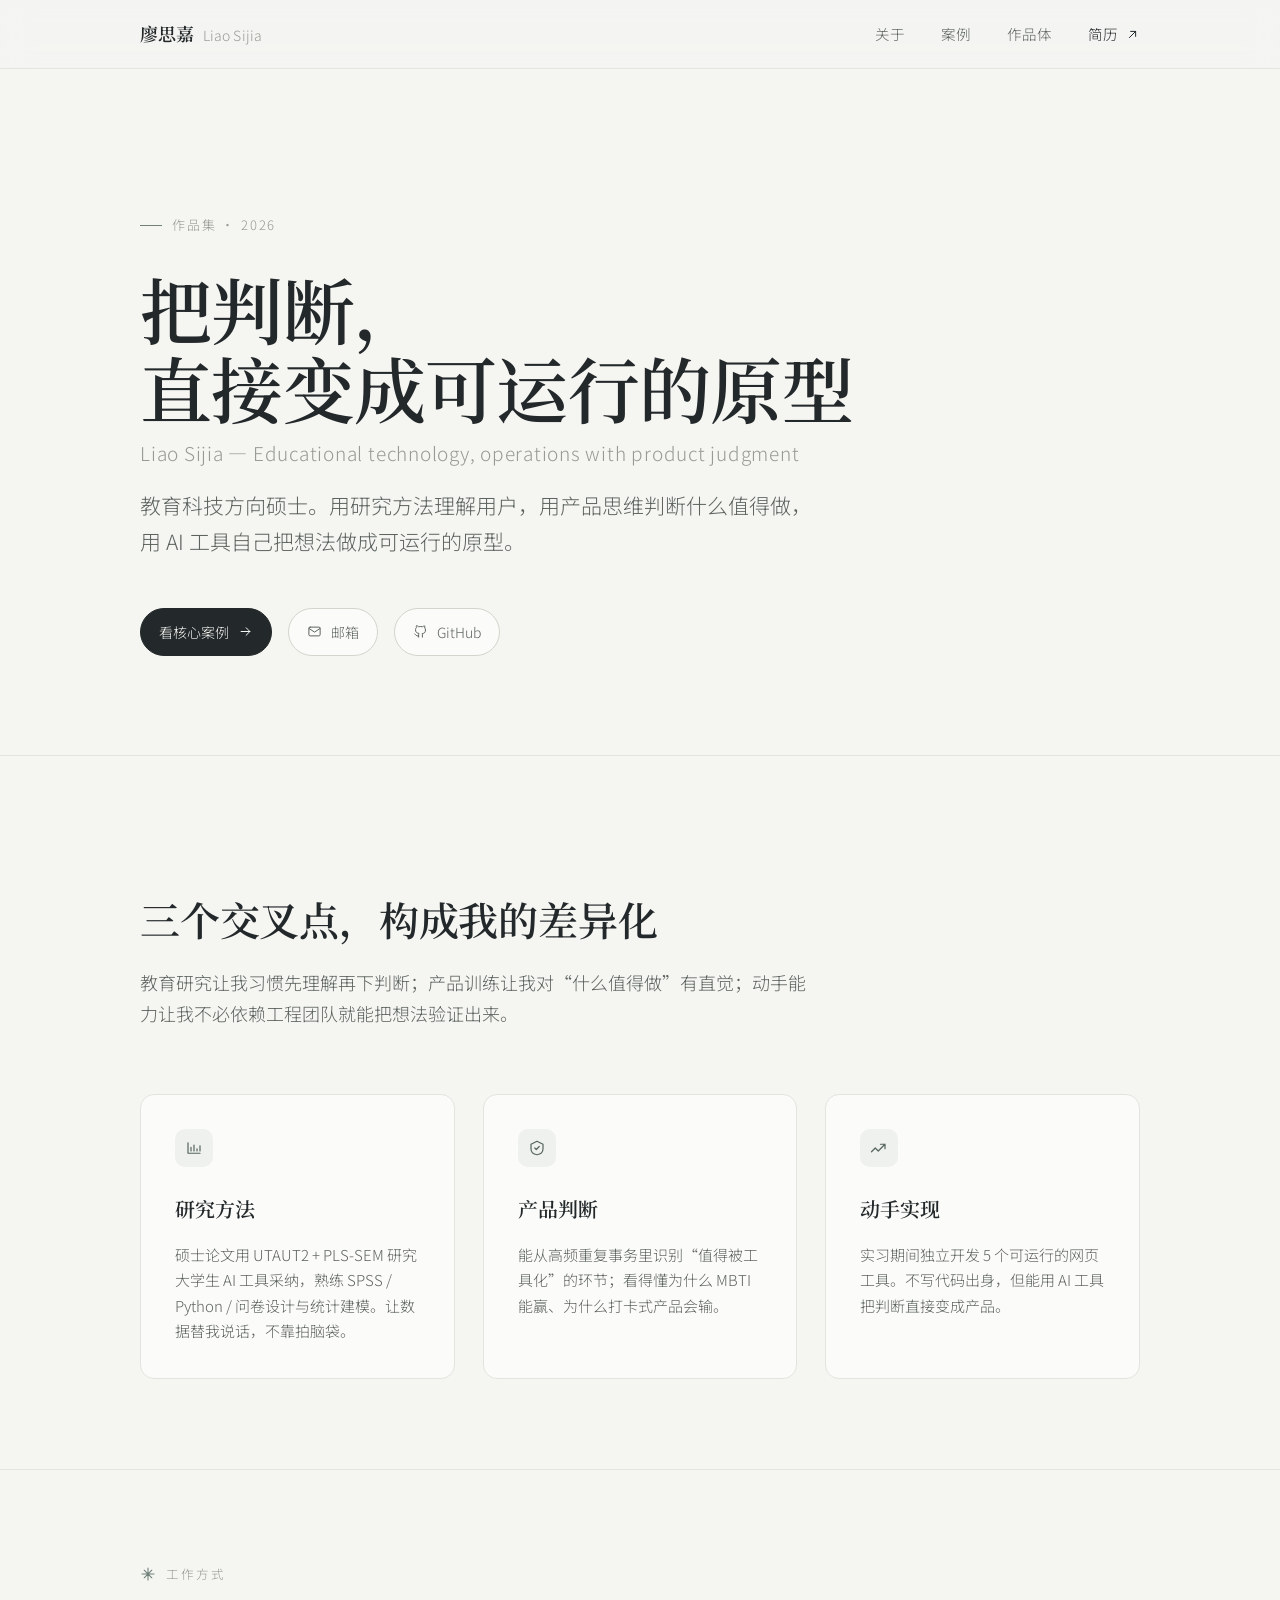
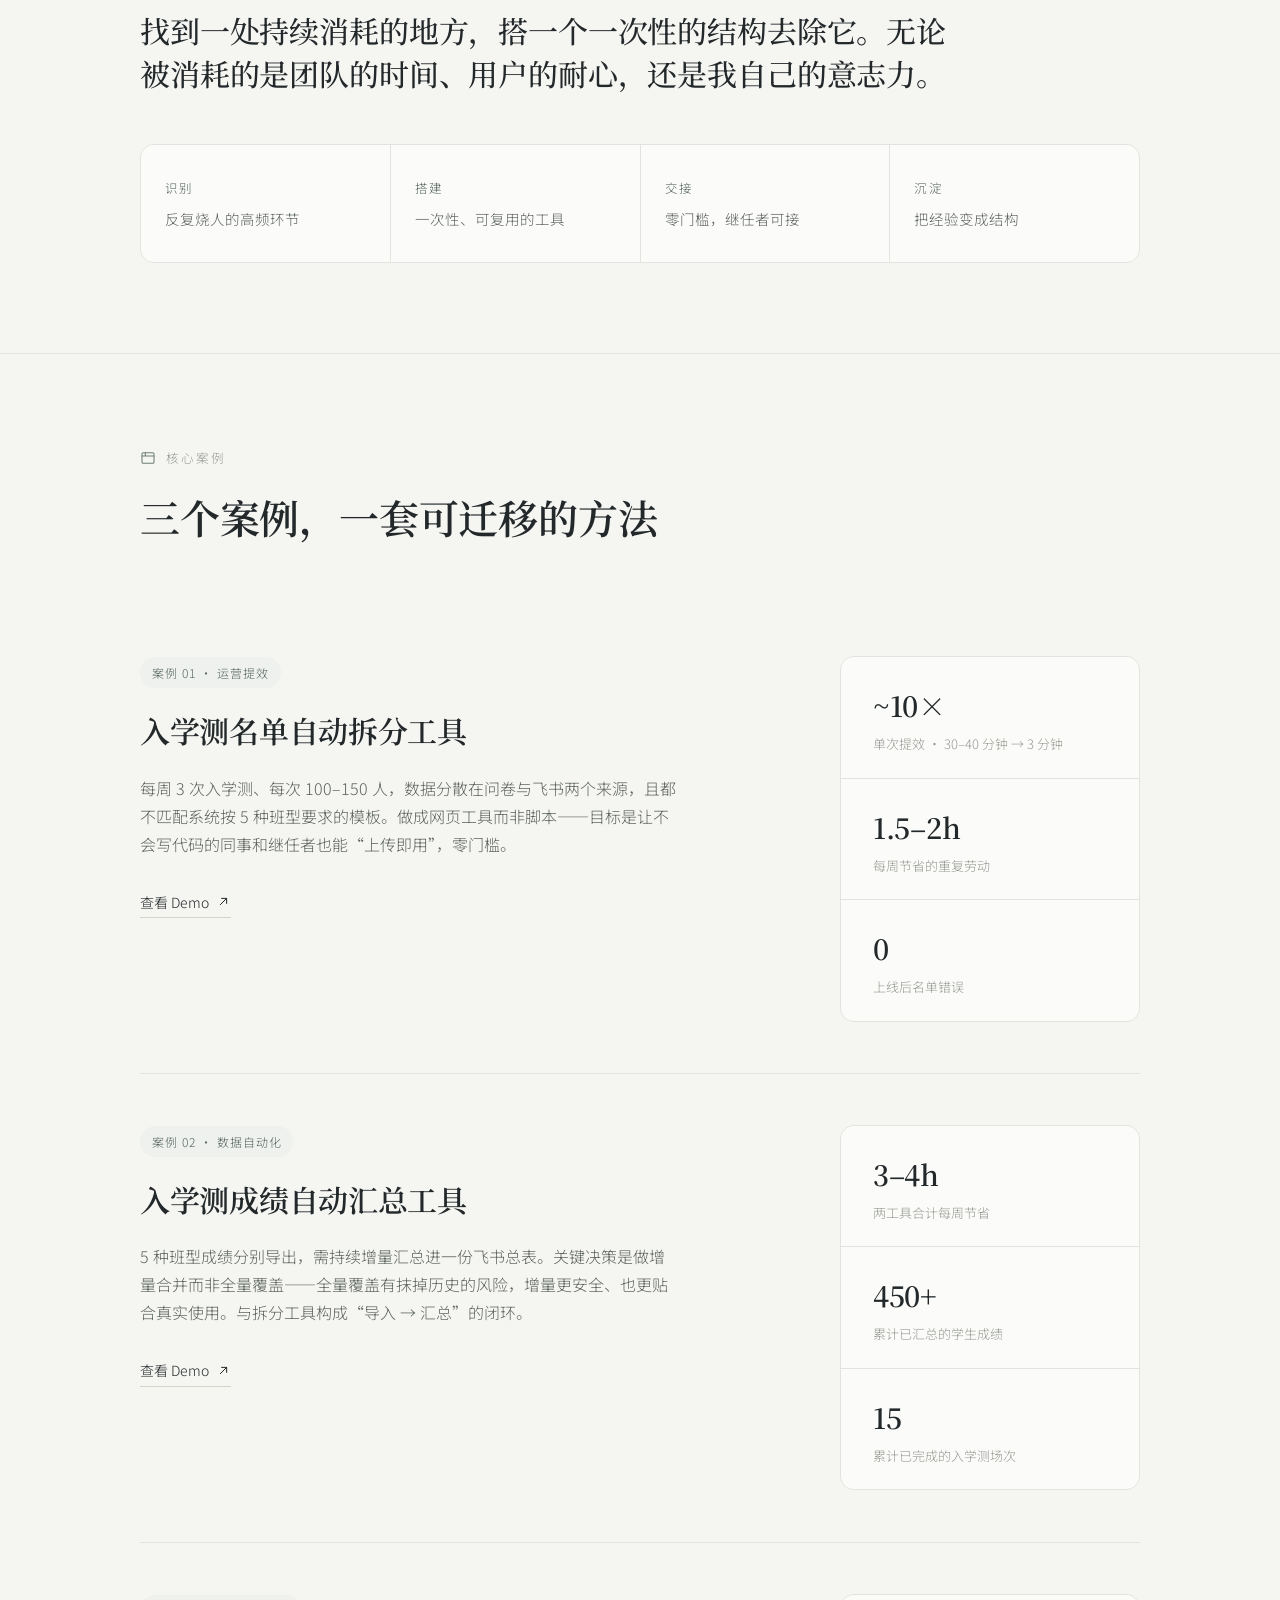
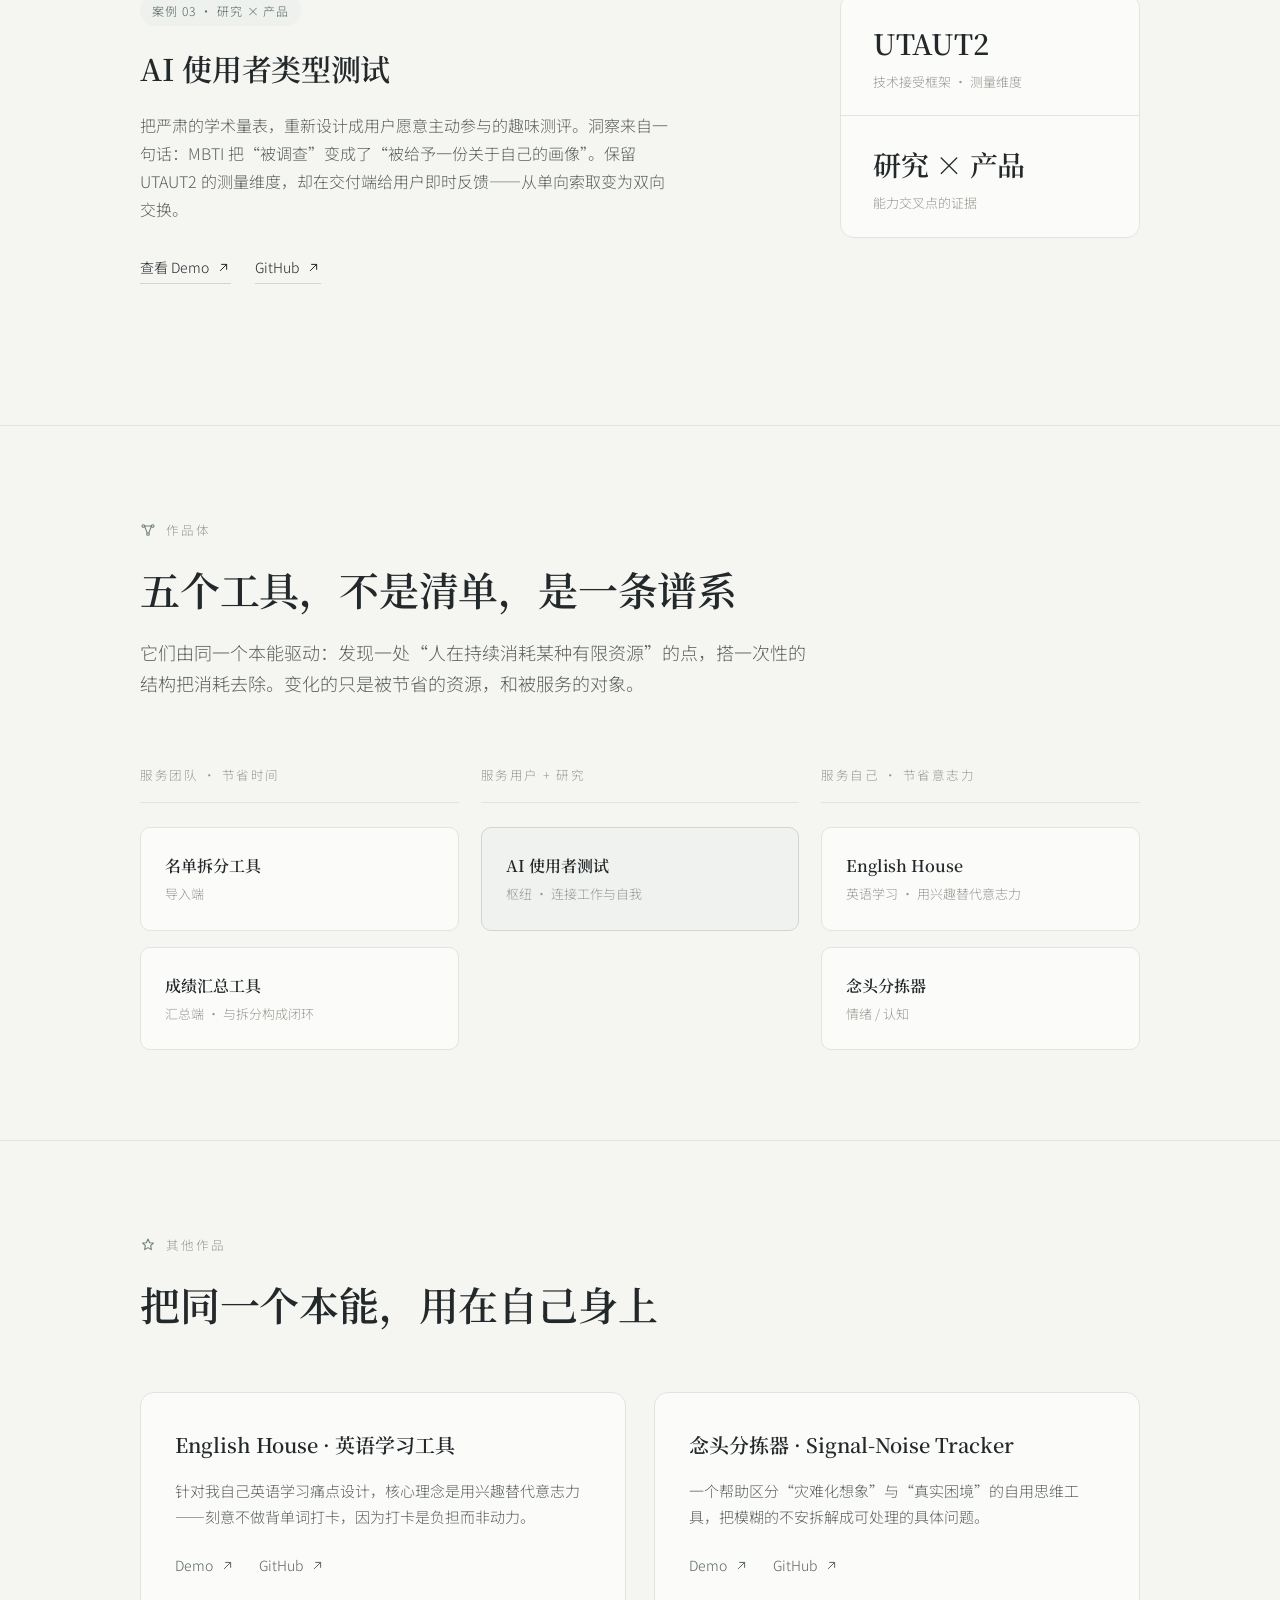
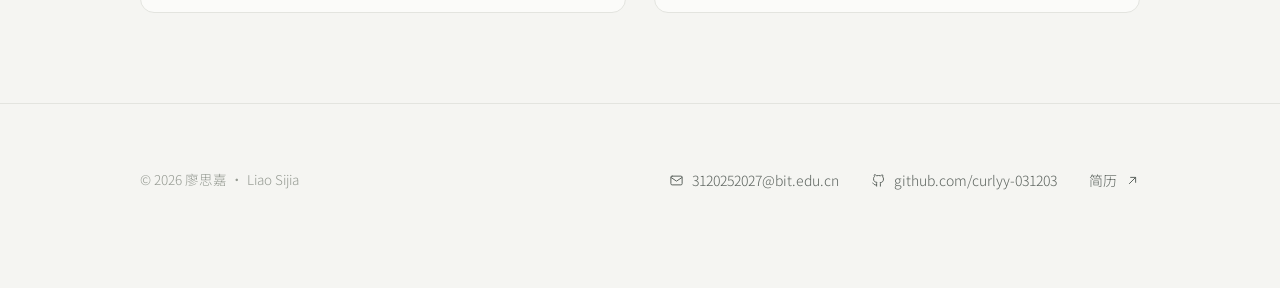
==== next-min.html @ 8d8cc7d7 "Add next-min.html: calm premium minimalist redesign Swiss-spa direction per brief — restrained stone" ====
<!DOCTYPE html>
<html lang="zh-CN">
<head>
<meta charset="UTF-8">
<meta name="viewport" content="width=device-width, initial-scale=1.0">
<title>廖思嘉 · 作品集</title>
<meta name="description" content="廖思嘉 — 教育科技方向硕士。用研究方法理解用户，用产品思维判断什么值得做，用 AI 工具把想法做成可运行的原型。">
<link rel="icon" href="data:image/svg+xml,%3Csvg xmlns='http://www.w3.org/2000/svg' viewBox='0 0 32 32'%3E%3Crect width='32' height='32' rx='8' fill='%23222a26'/%3E%3Ccircle cx='16' cy='16' r='5' fill='none' stroke='%23cdd6cf' stroke-width='1.6'/%3E%3C/svg%3E">
<link rel="preconnect" href="https://fonts.googleapis.com"><link rel="preconnect" href="https://fonts.gstatic.com" crossorigin>
<link href="https://fonts.googleapis.com/css2?family=Noto+Sans+SC:wght@300;400;500&family=Noto+Serif+SC:wght@500;600&display=swap" rel="stylesheet">
<style>
  :root{
    --bg:#f5f5f2;          /* soft cool stone white */
    --surface:#fbfbf9;
    --ink:#23282a;         /* deep cool charcoal */
    --ink-soft:#5d645f;
    --ink-faint:#969b93;
    --line:#e3e4df;
    --line-strong:#d3d5cd;
    --accent:#6f8077;      /* muted eucalyptus, used sparingly */
    --accent-deep:#56655d;
    --r:14px;
    /* fluid spacing scale */
    --s-1:8px;--s-2:16px;--s-3:24px;--s-4:32px;--s-5:48px;--s-6:64px;--s-7:96px;--s-8:128px;
    --serif:"Noto Serif SC",Georgia,serif;
    --sans:"Noto Sans SC",system-ui,-apple-system,"Segoe UI",sans-serif;
    --maxw:1080px;--read:680px;
    --ease:cubic-bezier(.22,.61,.36,1);
  }
  *{box-sizing:border-box;margin:0;padding:0}
  html{scroll-behavior:smooth;-webkit-text-size-adjust:100%}
  body{background:var(--bg);color:var(--ink);font-family:var(--sans);font-weight:300;font-size:17px;line-height:1.75;-webkit-font-smoothing:antialiased;text-rendering:optimizeLegibility}
  a{color:inherit;text-decoration:none}
  img,svg{display:block}
  ::selection{background:#dfe5e0}
  .wrap{max-width:var(--maxw);margin:0 auto;padding:0 clamp(22px,5vw,40px)}
  .icon{width:18px;height:18px;flex:0 0 auto;stroke:currentColor;stroke-width:1.6;fill:none;stroke-linecap:round;stroke-linejoin:round}
  .icon-sm{width:15px;height:15px}

  /* ---------- nav ---------- */
  nav{position:sticky;top:0;z-index:50;background:rgba(245,245,242,.82);backdrop-filter:blur(14px);-webkit-backdrop-filter:blur(14px);border-bottom:1px solid var(--line)}
  nav .wrap{display:flex;align-items:center;justify-content:space-between;height:68px}
  .brand{font-family:var(--serif);font-weight:600;font-size:18px;letter-spacing:.01em}
  .brand .en{font-family:var(--sans);font-weight:300;color:var(--ink-faint);font-size:14px;margin-left:8px}
  .nav-links{display:flex;align-items:center;gap:clamp(18px,3vw,36px)}
  .nav-links a{font-size:14.5px;color:var(--ink-soft);transition:color .3s var(--ease)}
  .nav-links a:hover{color:var(--ink)}
  .nav-links a.resume{display:inline-flex;align-items:center;gap:7px;color:var(--ink)}
  @media(max-width:620px){.nav-links a.muted{display:none}}

  /* ---------- reveal (enhances an already-visible default) ---------- */
  .r{opacity:1;transform:none}
  .js .r{opacity:0;transform:translateY(16px);transition:opacity .9s var(--ease),transform .9s var(--ease)}
  .js .r.in{opacity:1;transform:none}
  @media(prefers-reduced-motion:reduce){.js .r{opacity:1!important;transform:none!important;transition:none}}

  /* ---------- hero ---------- */
  header{padding:clamp(90px,15vh,150px) 0 clamp(70px,11vh,120px)}
  .eyebrow{display:inline-flex;align-items:center;gap:10px;font-size:13px;letter-spacing:.14em;text-transform:uppercase;color:var(--ink-faint);margin-bottom:var(--s-4)}
  .eyebrow .tick{width:22px;height:1px;background:var(--accent)}
  h1{font-family:var(--serif);font-weight:600;font-size:clamp(40px,6.4vw,72px);line-height:1.1;letter-spacing:-.01em;margin-bottom:var(--s-3)}
  h1 .en{display:block;font-family:var(--sans);font-weight:300;font-size:clamp(15px,2vw,19px);letter-spacing:.04em;color:var(--ink-faint);margin-top:var(--s-2)}
  .lead{font-size:clamp(18px,2.2vw,21px);font-weight:300;color:var(--ink-soft);max-width:var(--read);line-height:1.7;margin-bottom:var(--s-5)}
  .hero-contact{display:flex;flex-wrap:wrap;gap:var(--s-2)}
  .pill{display:inline-flex;align-items:center;gap:9px;font-size:14px;color:var(--ink-soft);padding:11px 18px;border:1px solid var(--line-strong);border-radius:100px;background:var(--surface);transition:border-color .3s var(--ease),color .3s var(--ease),transform .3s var(--ease)}
  .pill:hover{border-color:var(--accent);color:var(--ink);transform:translateY(-1px)}
  .pill.solid{background:var(--ink);color:var(--bg);border-color:var(--ink)}
  .pill.solid:hover{background:var(--accent-deep);border-color:var(--accent-deep);color:#fff}

  /* ---------- section scaffold ---------- */
  section{padding:clamp(64px,10vh,110px) 0;border-top:1px solid var(--line)}
  .sec-head{margin-bottom:var(--s-6)}
  .label{display:inline-flex;align-items:center;gap:10px;font-size:12.5px;letter-spacing:.16em;text-transform:uppercase;color:var(--ink-faint);margin-bottom:var(--s-3)}
  .label .icon{width:16px;height:16px;color:var(--accent)}
  h2{font-family:var(--serif);font-weight:600;font-size:clamp(27px,3.6vw,40px);line-height:1.2;letter-spacing:-.005em;max-width:760px}
  .sec-intro{color:var(--ink-soft);max-width:var(--read);margin-top:var(--s-3);font-size:clamp(16px,1.9vw,18px)}

  /* ---------- about: three intersections ---------- */
  .grid3{display:grid;grid-template-columns:repeat(3,1fr);gap:clamp(18px,2.4vw,28px)}
  @media(max-width:780px){.grid3{grid-template-columns:1fr}}
  .card{background:var(--surface);border:1px solid var(--line);border-radius:var(--r);padding:clamp(26px,3vw,34px);transition:border-color .35s var(--ease),transform .35s var(--ease),box-shadow .35s var(--ease)}
  .card:hover{border-color:var(--line-strong);transform:translateY(-3px);box-shadow:0 18px 40px -28px rgba(35,40,42,.28)}
  .card .ci{width:38px;height:38px;border-radius:10px;background:#eef1ee;color:var(--accent-deep);display:flex;align-items:center;justify-content:center;margin-bottom:var(--s-3)}
  .card h3{font-family:var(--serif);font-weight:600;font-size:20px;margin-bottom:var(--s-2)}
  .card p{font-size:15px;color:var(--ink-soft);line-height:1.7}

  /* ---------- how I work: quiet feature row ---------- */
  .lede-quote{font-family:var(--serif);font-weight:500;font-size:clamp(22px,3vw,30px);line-height:1.45;letter-spacing:-.005em;max-width:820px}
  .principle{margin-top:var(--s-5);display:grid;grid-template-columns:repeat(4,1fr);gap:1px;background:var(--line);border:1px solid var(--line);border-radius:var(--r);overflow:hidden}
  @media(max-width:780px){.principle{grid-template-columns:1fr 1fr}}
  @media(max-width:480px){.principle{grid-template-columns:1fr}}
  .principle .cell{background:var(--surface);padding:var(--s-4) var(--s-3)}
  .principle .k{font-size:12.5px;letter-spacing:.1em;text-transform:uppercase;color:var(--accent-deep);margin-bottom:var(--s-1)}
  .principle .v{font-size:14.5px;color:var(--ink-soft);line-height:1.6}

  /* ---------- cases ---------- */
  .case{padding:clamp(34px,4vw,52px) 0;border-bottom:1px solid var(--line);display:grid;grid-template-columns:minmax(0,1fr) 300px;gap:clamp(28px,5vw,72px);align-items:start}
  .case:last-child{border-bottom:none}
  @media(max-width:820px){.case{grid-template-columns:1fr;gap:var(--s-5)}}
  .case .meta .tag{display:inline-block;font-size:12px;letter-spacing:.08em;text-transform:uppercase;color:var(--accent-deep);background:#eef1ee;padding:5px 12px;border-radius:100px;margin-bottom:var(--s-3)}
  .case h3{font-family:var(--serif);font-weight:600;font-size:clamp(22px,3vw,30px);line-height:1.25;letter-spacing:-.01em;margin-bottom:var(--s-3)}
  .case .desc{color:var(--ink-soft);font-size:16px;line-height:1.75;max-width:60ch}
  .case .links{display:flex;flex-wrap:wrap;gap:var(--s-3);margin-top:var(--s-4)}
  .case .links a{display:inline-flex;align-items:center;gap:7px;font-size:14px;color:var(--ink);border-bottom:1px solid var(--line-strong);padding-bottom:3px;transition:border-color .3s var(--ease),color .3s var(--ease)}
  .case .links a:hover{border-color:var(--accent);color:var(--accent-deep)}
  .stats{display:flex;flex-direction:column;gap:1px;background:var(--line);border:1px solid var(--line);border-radius:var(--r);overflow:hidden}
  .stat{background:var(--surface);padding:var(--s-3) var(--s-4)}
  .stat .n{font-family:var(--serif);font-weight:600;font-size:28px;letter-spacing:-.01em;color:var(--ink)}
  .stat .c{font-size:13px;color:var(--ink-faint);margin-top:4px;line-height:1.5}

  /* ---------- works map: calm spectrum ---------- */
  .spectrum{margin-top:var(--s-5);display:grid;grid-template-columns:repeat(3,1fr);gap:clamp(16px,2vw,22px);position:relative}
  @media(max-width:780px){.spectrum{grid-template-columns:1fr}}
  .col{display:flex;flex-direction:column;gap:var(--s-2)}
  .col .ch{font-size:12.5px;letter-spacing:.12em;text-transform:uppercase;color:var(--ink-faint);padding-bottom:var(--s-2);border-bottom:1px solid var(--line);margin-bottom:var(--s-1)}
  .tool{background:var(--surface);border:1px solid var(--line);border-radius:10px;padding:var(--s-3);transition:border-color .3s var(--ease),transform .3s var(--ease)}
  .tool:hover{border-color:var(--accent);transform:translateY(-2px)}
  .tool .t{font-family:var(--serif);font-weight:600;font-size:16px}
  .tool .s{font-size:13px;color:var(--ink-faint);margin-top:3px}
  .tool.hinge{border-color:var(--line-strong);background:#f0f2ef}

  /* ---------- side projects ---------- */
  .grid2{display:grid;grid-template-columns:1fr 1fr;gap:clamp(18px,2.4vw,28px)}
  @media(max-width:780px){.grid2{grid-template-columns:1fr}}

  /* ---------- footer ---------- */
  footer{border-top:1px solid var(--line);padding:var(--s-6) 0 var(--s-7)}
  .foot{display:flex;flex-wrap:wrap;gap:var(--s-4);align-items:center;justify-content:space-between}
  .foot .links{display:flex;flex-wrap:wrap;gap:var(--s-4)}
  .foot a{display:inline-flex;align-items:center;gap:8px;font-size:14px;color:var(--ink-soft);transition:color .3s var(--ease)}
  .foot a:hover{color:var(--ink)}
  .foot .copy{font-size:13.5px;color:var(--ink-faint)}
</style>
</head>
<body>
<script>document.documentElement.classList.add('js')</script>

<nav><div class="wrap">
  <a href="#top" class="brand">廖思嘉<span class="en">Liao Sijia</span></a>
  <div class="nav-links">
    <a href="#about" class="muted">关于</a>
    <a href="#work" class="muted">案例</a>
    <a href="#map" class="muted">作品体</a>
    <a href="resume.pdf" target="_blank" rel="noopener" class="resume">简历
      <svg class="icon icon-sm" viewBox="0 0 24 24"><path d="M7 17 17 7M9 7h8v8"/></svg></a>
  </div>
</div></nav>

<main id="top">

  <!-- HERO -->
  <header><div class="wrap">
    <div class="eyebrow r"><span class="tick"></span>作品集 · 2026</div>
    <h1 class="r">把判断，<br>直接变成可运行的原型<span class="en">Liao Sijia — Educational technology, operations with product judgment</span></h1>
    <p class="lead r">教育科技方向硕士。用研究方法理解用户，用产品思维判断什么值得做，用 AI 工具自己把想法做成可运行的原型。</p>
    <div class="hero-contact r">
      <a class="pill solid" href="#work">看核心案例
        <svg class="icon icon-sm" viewBox="0 0 24 24"><path d="M5 12h14M13 6l6 6-6 6"/></svg></a>
      <a class="pill" href="mailto:3120252027@bit.edu.cn">
        <svg class="icon icon-sm" viewBox="0 0 24 24"><rect x="3" y="5" width="18" height="14" rx="2"/><path d="m3 7 9 6 9-6"/></svg>邮箱</a>
      <a class="pill" href="https://github.com/curlyy-031203" target="_blank" rel="noopener">
        <svg class="icon icon-sm" viewBox="0 0 24 24"><path d="M9 19c-4.3 1.4-4.3-2.5-6-3m12 5v-3.5c0-1 .1-1.4-.5-2 2.8-.3 5.5-1.4 5.5-6a4.6 4.6 0 0 0-1.3-3.2 4.2 4.2 0 0 0-.1-3.2s-1.1-.3-3.5 1.3a12 12 0 0 0-6 0C6.7 2.3 5.6 2.6 5.6 2.6a4.2 4.2 0 0 0-.1 3.2A4.6 4.6 0 0 0 4 9c0 4.6 2.7 5.7 5.5 6-.6.6-.6 1.2-.5 2V21"/></svg>GitHub</a>
    </div>
  </div></header>

  <!-- ABOUT -->
  <section id="about"><div class="wrap">
    <div class="sec-head">
      <div class="label r"><svg class="icon" viewBox="0 0 24 24"><circle cx="12" cy="12" r="3"/><path d="M12 3v3M12 18v3M3 12h3M18 12h3M5.6 5.6l2.1 2.1M16.3 16.3l2.1 2.1M18.4 5.6l-2.1 2.1M7.7 16.3l-2.1 2.1"/></svg>关于</div>
      <h2 class="r">三个交叉点，构成我的差异化</h2>
      <p class="sec-intro r">教育研究让我习惯先理解再下判断；产品训练让我对“什么值得做”有直觉；动手能力让我不必依赖工程团队就能把想法验证出来。</p>
    </div>
    <div class="grid3">
      <div class="card r">
        <div class="ci"><svg class="icon" viewBox="0 0 24 24"><path d="M4 19V5M4 19h16M8 16v-5M12 16V8M16 16v-3M20 16v-7"/></svg></div>
        <h3>研究方法</h3>
        <p>硕士论文用 UTAUT2 + PLS-SEM 研究大学生 AI 工具采纳，熟练 SPSS / Python / 问卷设计与统计建模。让数据替我说话，不靠拍脑袋。</p>
      </div>
      <div class="card r">
        <div class="ci"><svg class="icon" viewBox="0 0 24 24"><path d="M12 3 4 7v6c0 4.4 3.4 7.4 8 8 4.6-.6 8-3.6 8-8V7l-8-4Z"/><path d="m9 12 2 2 4-4"/></svg></div>
        <h3>产品判断</h3>
        <p>能从高频重复事务里识别“值得被工具化”的环节；看得懂为什么 MBTI 能赢、为什么打卡式产品会输。</p>
      </div>
      <div class="card r">
        <div class="ci"><svg class="icon" viewBox="0 0 24 24"><path d="M14 7h6v6M20 7l-9 9-4-4-5 5"/></svg></div>
        <h3>动手实现</h3>
        <p>实习期间独立开发 5 个可运行的网页工具。不写代码出身，但能用 AI 工具把判断直接变成产品。</p>
      </div>
    </div>
  </div></section>

  <!-- HOW I WORK -->
  <section><div class="wrap">
    <div class="label r"><svg class="icon" viewBox="0 0 24 24"><path d="M12 3v18M3 12h18M6.3 6.3l11.4 11.4M17.7 6.3 6.3 17.7"/></svg>工作方式</div>
    <p class="lede-quote r">找到一处持续消耗的地方，搭一个一次性的结构去除它。无论被消耗的是团队的时间、用户的耐心，还是我自己的意志力。</p>
    <div class="principle r">
      <div class="cell"><div class="k">识别</div><div class="v">反复烧人的高频环节</div></div>
      <div class="cell"><div class="k">搭建</div><div class="v">一次性、可复用的工具</div></div>
      <div class="cell"><div class="k">交接</div><div class="v">零门槛，继任者可接</div></div>
      <div class="cell"><div class="k">沉淀</div><div class="v">把经验变成结构</div></div>
    </div>
  </div></section>

  <!-- WORK / CASES -->
  <section id="work"><div class="wrap">
    <div class="sec-head">
      <div class="label r"><svg class="icon" viewBox="0 0 24 24"><rect x="3" y="4" width="18" height="16" rx="2"/><path d="M3 9h18M8 4v5"/></svg>核心案例</div>
      <h2 class="r">三个案例，一套可迁移的方法</h2>
    </div>

    <article class="case r">
      <div class="meta">
        <span class="tag">案例 01 · 运营提效</span>
        <h3>入学测名单自动拆分工具</h3>
        <p class="desc">每周 3 次入学测、每次 100–150 人，数据分散在问卷与飞书两个来源，且都不匹配系统按 5 种班型要求的模板。做成网页工具而非脚本——目标是让不会写代码的同事和继任者也能“上传即用”，零门槛。</p>
        <div class="links">
          <a href="https://curlyy-031203.github.io/split-tool/" target="_blank" rel="noopener">查看 Demo<svg class="icon icon-sm" viewBox="0 0 24 24"><path d="M7 17 17 7M9 7h8v8"/></svg></a>
        </div>
      </div>
      <div class="stats">
        <div class="stat"><div class="n">~10×</div><div class="c">单次提效 · 30–40 分钟 → 3 分钟</div></div>
        <div class="stat"><div class="n">1.5–2h</div><div class="c">每周节省的重复劳动</div></div>
        <div class="stat"><div class="n">0</div><div class="c">上线后名单错误</div></div>
      </div>
    </article>

    <article class="case r">
      <div class="meta">
        <span class="tag">案例 02 · 数据自动化</span>
        <h3>入学测成绩自动汇总工具</h3>
        <p class="desc">5 种班型成绩分别导出，需持续增量汇总进一份飞书总表。关键决策是做增量合并而非全量覆盖——全量覆盖有抹掉历史的风险，增量更安全、也更贴合真实使用。与拆分工具构成“导入 → 汇总”的闭环。</p>
        <div class="links">
          <a href="https://scarlett-scores.streamlit.app" target="_blank" rel="noopener">查看 Demo<svg class="icon icon-sm" viewBox="0 0 24 24"><path d="M7 17 17 7M9 7h8v8"/></svg></a>
        </div>
      </div>
      <div class="stats">
        <div class="stat"><div class="n">3–4h</div><div class="c">两工具合计每周节省</div></div>
        <div class="stat"><div class="n">450+</div><div class="c">累计已汇总的学生成绩</div></div>
        <div class="stat"><div class="n">15</div><div class="c">累计已完成的入学测场次</div></div>
      </div>
    </article>

    <article class="case r">
      <div class="meta">
        <span class="tag">案例 03 · 研究 × 产品</span>
        <h3>AI 使用者类型测试</h3>
        <p class="desc">把严肃的学术量表，重新设计成用户愿意主动参与的趣味测评。洞察来自一句话：MBTI 把“被调查”变成了“被给予一份关于自己的画像”。保留 UTAUT2 的测量维度，却在交付端给用户即时反馈——从单向索取变为双向交换。</p>
        <div class="links">
          <a href="https://curlyy-031203.github.io/ai-habit-assessment/" target="_blank" rel="noopener">查看 Demo<svg class="icon icon-sm" viewBox="0 0 24 24"><path d="M7 17 17 7M9 7h8v8"/></svg></a>
          <a href="https://github.com/curlyy-031203/ai-habit-assessment" target="_blank" rel="noopener">GitHub<svg class="icon icon-sm" viewBox="0 0 24 24"><path d="M7 17 17 7M9 7h8v8"/></svg></a>
        </div>
      </div>
      <div class="stats">
        <div class="stat"><div class="n">UTAUT2</div><div class="c">技术接受框架 · 测量维度</div></div>
        <div class="stat"><div class="n">研究 × 产品</div><div class="c">能力交叉点的证据</div></div>
      </div>
    </article>
  </div></section>

  <!-- WORKS MAP -->
  <section id="map"><div class="wrap">
    <div class="sec-head">
      <div class="label r"><svg class="icon" viewBox="0 0 24 24"><circle cx="5" cy="6" r="2"/><circle cx="19" cy="6" r="2"/><circle cx="12" cy="18" r="2"/><path d="M7 6.6 10.6 16M17 6.6 13.4 16M7 6h10"/></svg>作品体</div>
      <h2 class="r">五个工具，不是清单，是一条谱系</h2>
      <p class="sec-intro r">它们由同一个本能驱动：发现一处“人在持续消耗某种有限资源”的点，搭一次性的结构把消耗去除。变化的只是被节省的资源，和被服务的对象。</p>
    </div>
    <div class="spectrum r">
      <div class="col">
        <div class="ch">服务团队 · 节省时间</div>
        <div class="tool"><div class="t">名单拆分工具</div><div class="s">导入端</div></div>
        <div class="tool"><div class="t">成绩汇总工具</div><div class="s">汇总端 · 与拆分构成闭环</div></div>
      </div>
      <div class="col">
        <div class="ch">服务用户 + 研究</div>
        <div class="tool hinge"><div class="t">AI 使用者测试</div><div class="s">枢纽 · 连接工作与自我</div></div>
      </div>
      <div class="col">
        <div class="ch">服务自己 · 节省意志力</div>
        <div class="tool"><div class="t">English House</div><div class="s">英语学习 · 用兴趣替代意志力</div></div>
        <div class="tool"><div class="t">念头分拣器</div><div class="s">情绪 / 认知</div></div>
      </div>
    </div>
  </div></section>

  <!-- SIDE PROJECTS -->
  <section><div class="wrap">
    <div class="sec-head">
      <div class="label r"><svg class="icon" viewBox="0 0 24 24"><path d="M12 3l2.5 5.5L20 9l-4 4 1 6-5-3-5 3 1-6-4-4 5.5-.5L12 3Z"/></svg>其他作品</div>
      <h2 class="r">把同一个本能，用在自己身上</h2>
    </div>
    <div class="grid2">
      <div class="card r">
        <h3>English House · 英语学习工具</h3>
        <p>针对我自己英语学习痛点设计，核心理念是用兴趣替代意志力——刻意不做背单词打卡，因为打卡是负担而非动力。</p>
        <div class="links" style="margin-top:24px;display:flex;gap:24px">
          <a href="https://curlyy-031203.github.io/English-house/" target="_blank" rel="noopener" style="display:inline-flex;align-items:center;gap:7px;font-size:14px;color:var(--accent-deep)">Demo<svg class="icon icon-sm" viewBox="0 0 24 24"><path d="M7 17 17 7M9 7h8v8"/></svg></a>
          <a href="https://github.com/curlyy-031203/English-house" target="_blank" rel="noopener" style="display:inline-flex;align-items:center;gap:7px;font-size:14px;color:var(--ink-soft)">GitHub<svg class="icon icon-sm" viewBox="0 0 24 24"><path d="M7 17 17 7M9 7h8v8"/></svg></a>
        </div>
      </div>
      <div class="card r">
        <h3>念头分拣器 · Signal-Noise Tracker</h3>
        <p>一个帮助区分“灾难化想象”与“真实困境”的自用思维工具，把模糊的不安拆解成可处理的具体问题。</p>
        <div class="links" style="margin-top:24px;display:flex;gap:24px">
          <a href="https://curlyy-031203.github.io/cc/" target="_blank" rel="noopener" style="display:inline-flex;align-items:center;gap:7px;font-size:14px;color:var(--accent-deep)">Demo<svg class="icon icon-sm" viewBox="0 0 24 24"><path d="M7 17 17 7M9 7h8v8"/></svg></a>
          <a href="https://github.com/curlyy-031203/cc" target="_blank" rel="noopener" style="display:inline-flex;align-items:center;gap:7px;font-size:14px;color:var(--ink-soft)">GitHub<svg class="icon icon-sm" viewBox="0 0 24 24"><path d="M7 17 17 7M9 7h8v8"/></svg></a>
        </div>
      </div>
    </div>
  </div></section>

</main>

<footer><div class="wrap">
  <div class="foot">
    <span class="copy">© 2026 廖思嘉 · Liao Sijia</span>
    <div class="links">
      <a href="mailto:3120252027@bit.edu.cn"><svg class="icon icon-sm" viewBox="0 0 24 24"><rect x="3" y="5" width="18" height="14" rx="2"/><path d="m3 7 9 6 9-6"/></svg>3120252027@bit.edu.cn</a>
      <a href="https://github.com/curlyy-031203" target="_blank" rel="noopener"><svg class="icon icon-sm" viewBox="0 0 24 24"><path d="M9 19c-4.3 1.4-4.3-2.5-6-3m12 5v-3.5c0-1 .1-1.4-.5-2 2.8-.3 5.5-1.4 5.5-6a4.6 4.6 0 0 0-1.3-3.2 4.2 4.2 0 0 0-.1-3.2s-1.1-.3-3.5 1.3a12 12 0 0 0-6 0C6.7 2.3 5.6 2.6 5.6 2.6a4.2 4.2 0 0 0-.1 3.2A4.6 4.6 0 0 0 4 9c0 4.6 2.7 5.7 5.5 6-.6.6-.6 1.2-.5 2V21"/></svg>github.com/curlyy-031203</a>
      <a href="resume.pdf" target="_blank" rel="noopener">简历<svg class="icon icon-sm" viewBox="0 0 24 24"><path d="M7 17 17 7M9 7h8v8"/></svg></a>
    </div>
  </div>
</div></footer>

<script>
/* subtle, reduced-motion-safe scroll reveal (content is visible by default) */
(function(){
  if(matchMedia('(prefers-reduced-motion: reduce)').matches){document.querySelectorAll('.r').forEach(function(e){e.classList.add('in')});return;}
  if(!('IntersectionObserver' in window)){document.querySelectorAll('.r').forEach(function(e){e.classList.add('in')});return;}
  var io=new IntersectionObserver(function(es){es.forEach(function(e){if(e.isIntersecting){e.target.classList.add('in');io.unobserve(e.target);}});},{threshold:.14,rootMargin:'0px 0px -8% 0px'});
  document.querySelectorAll('.r').forEach(function(e,i){e.style.transitionDelay=(Math.min(i,1)*0)+'ms';io.observe(e);});
})();
</script>
</body>
</html>
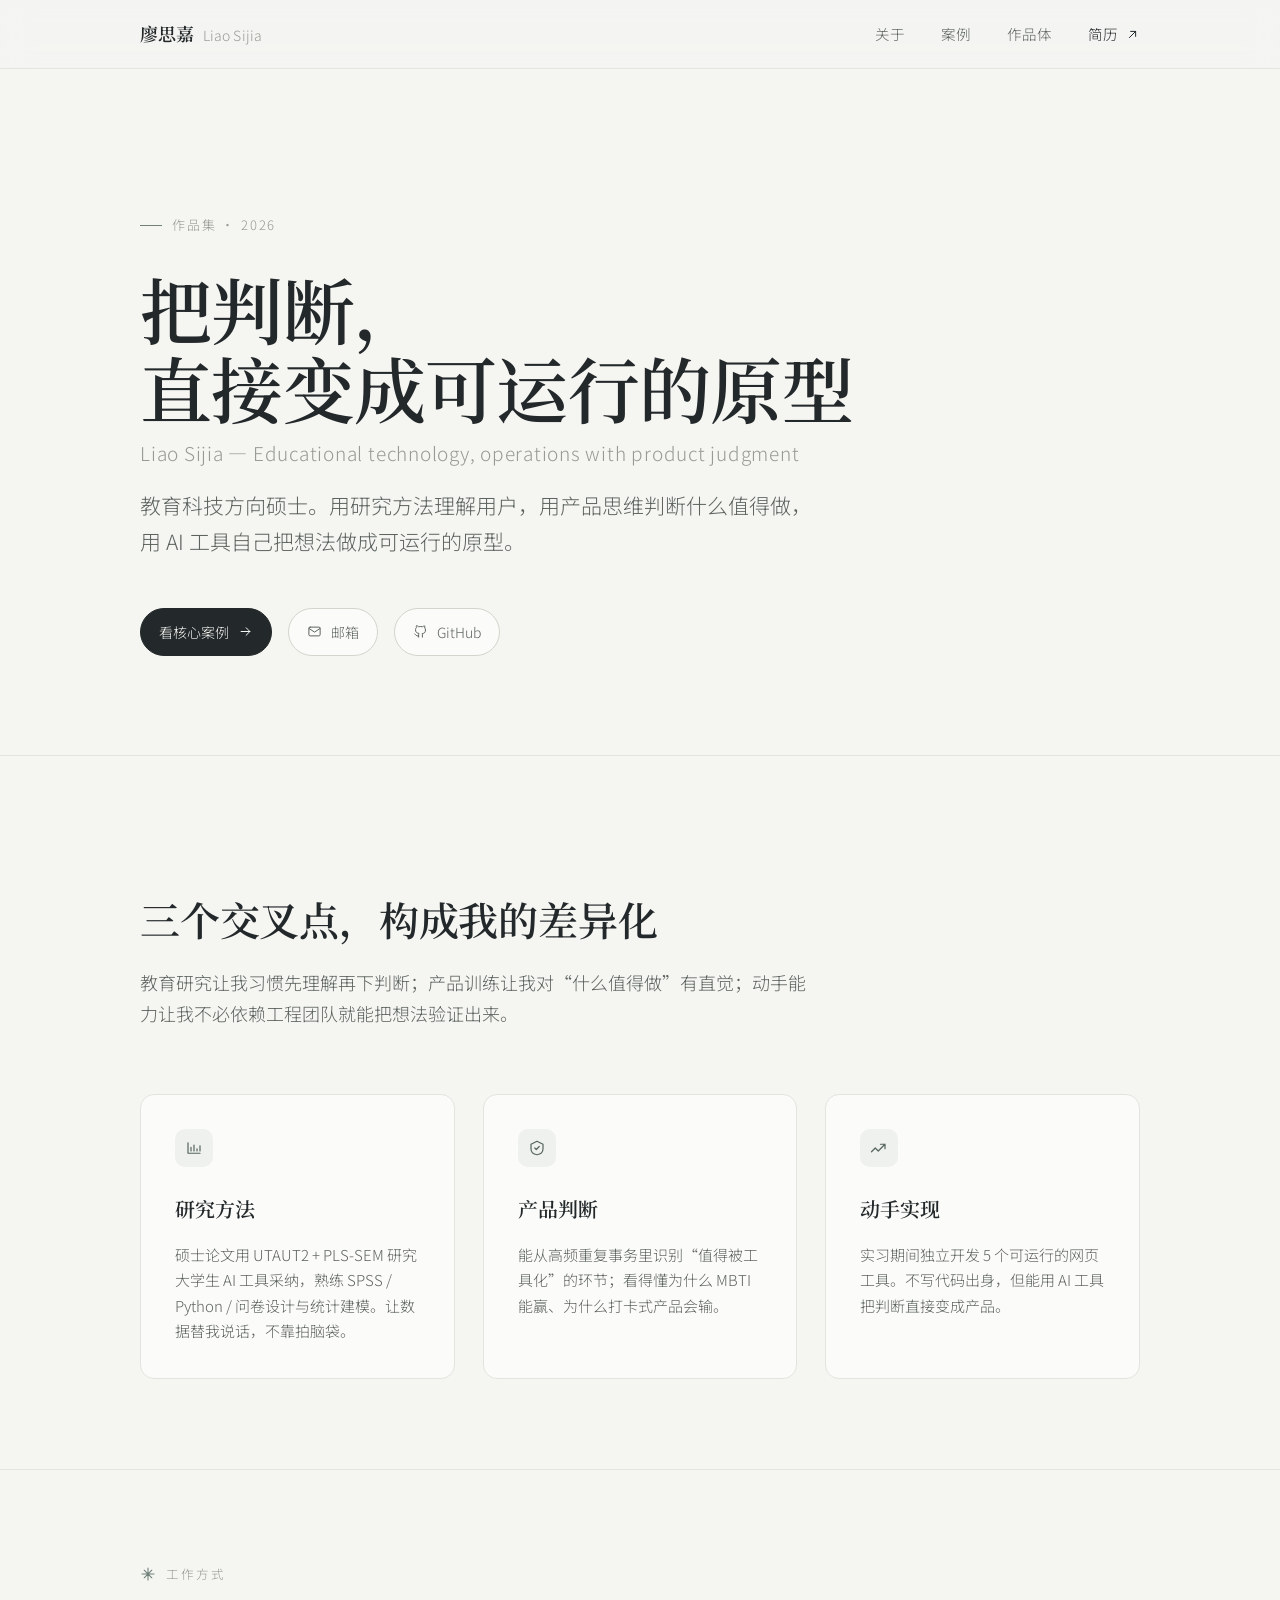
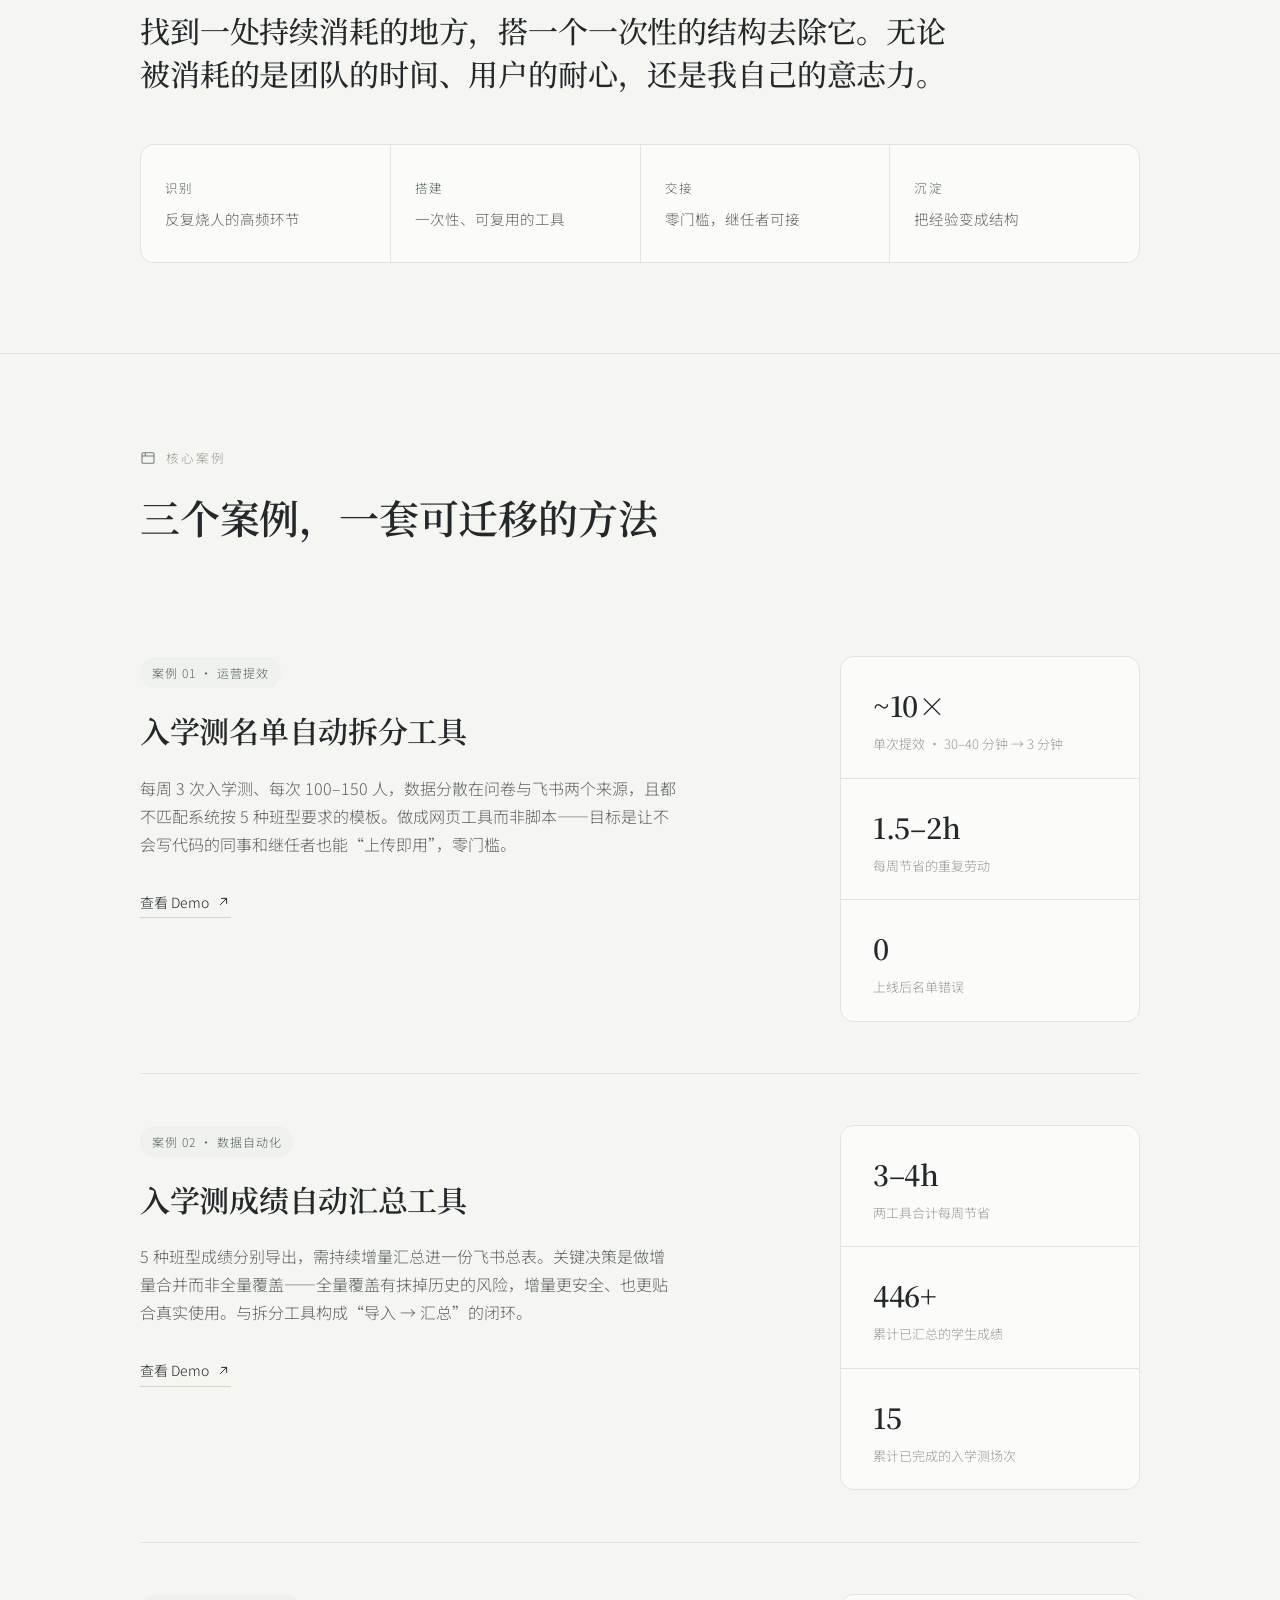
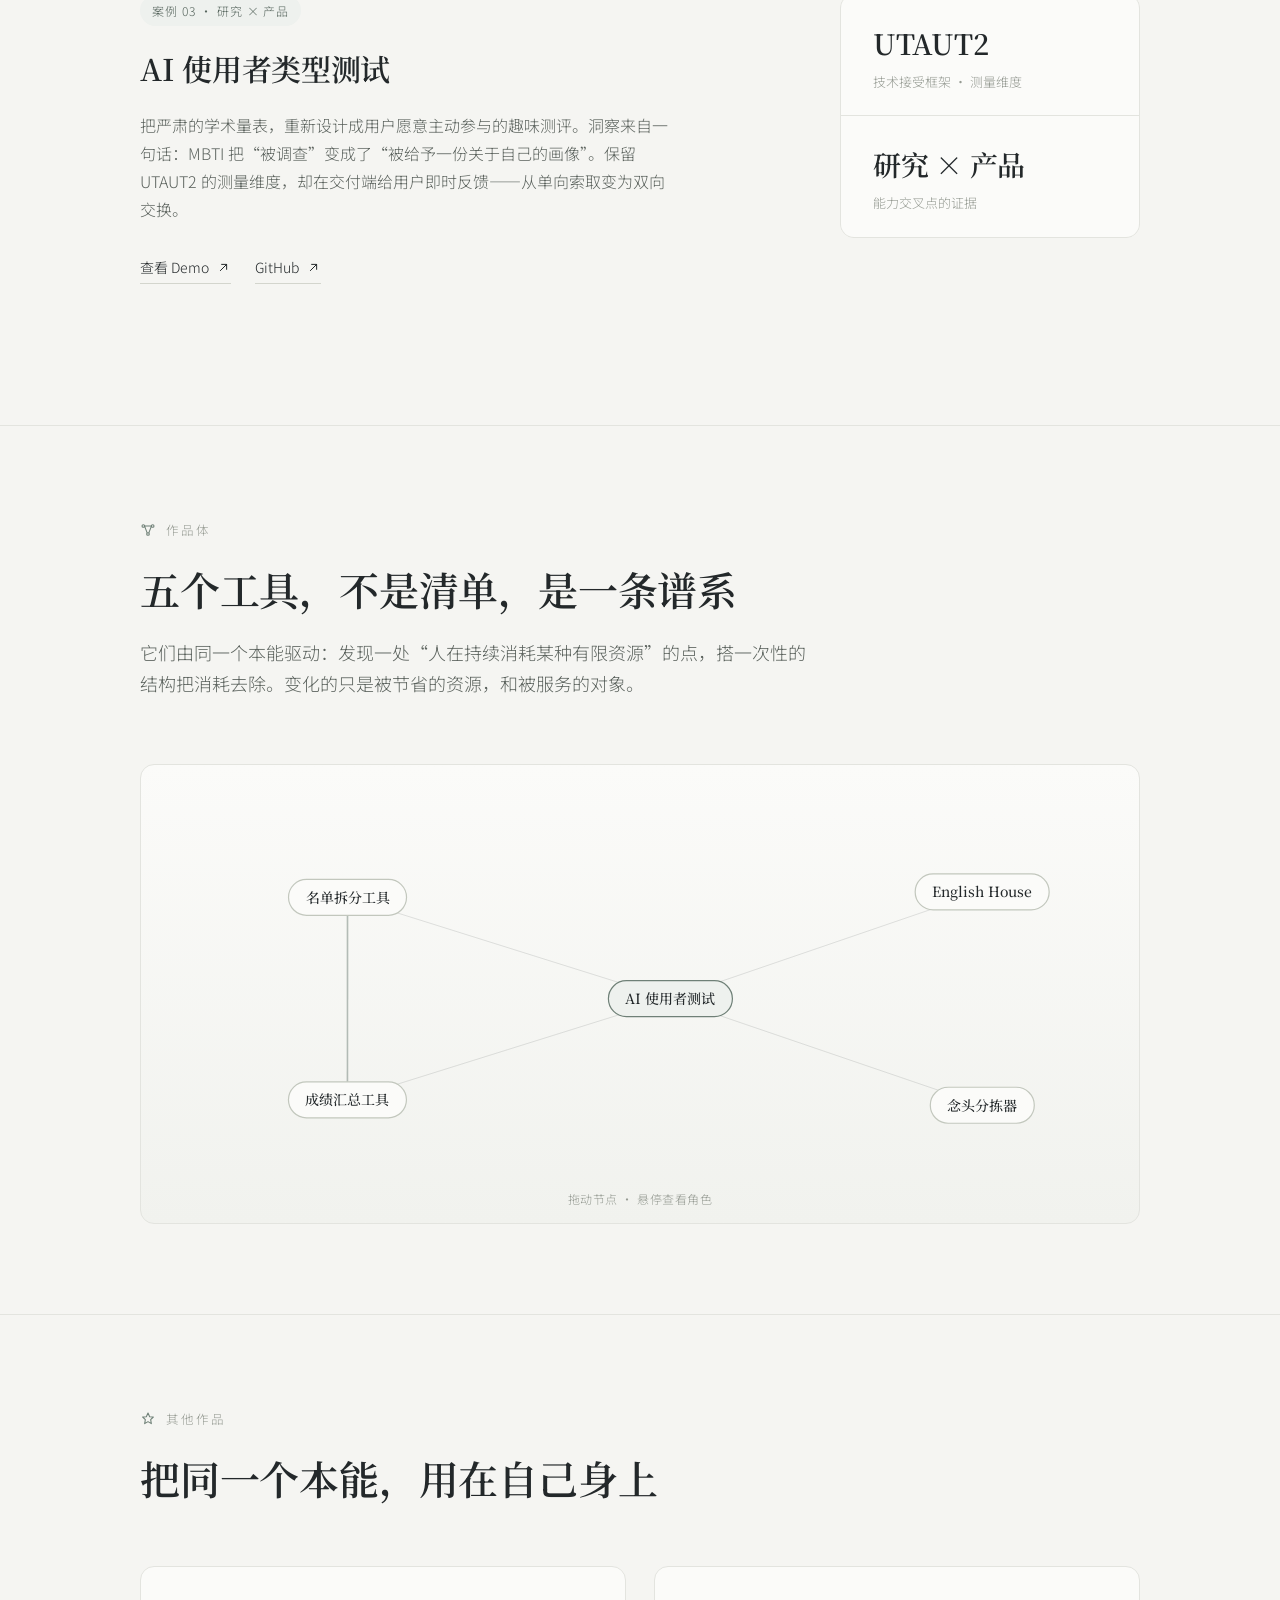
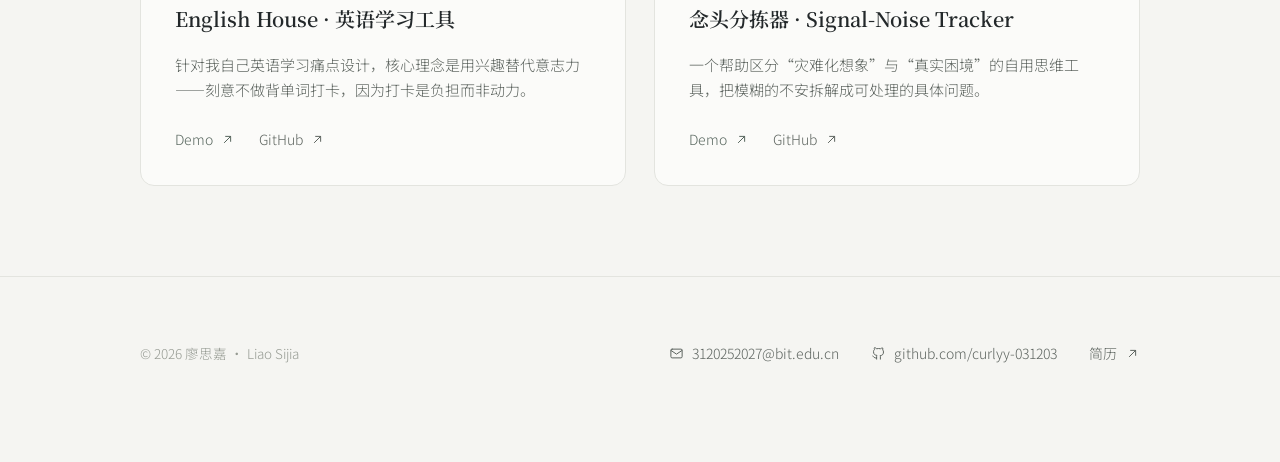
==== commit 9e8f2a95: "next-min: add restrained technical layer to the minimalist build Works-map section becomes an intera" ====
--- a/next-min.html
+++ b/next-min.html
@@ -119,6 +119,12 @@
   .tool .s{font-size:13px;color:var(--ink-faint);margin-top:3px}
   .tool.hinge{border-color:var(--line-strong);background:#f0f2ef}
 
+  /* interactive works-graph (calm palette) */
+  .graph-wrap{margin-top:var(--s-5);position:relative;height:clamp(380px,52vw,460px);border:1px solid var(--line);border-radius:var(--r);background:linear-gradient(180deg,var(--surface),#f1f2ee);overflow:hidden}
+  #wgraph{display:block;width:100%;height:100%}
+  .graph-hint{position:absolute;bottom:14px;left:0;right:0;text-align:center;font-size:12px;letter-spacing:.04em;color:var(--ink-faint)}
+  .sr-list{position:absolute;width:1px;height:1px;overflow:hidden;clip:rect(0,0,0,0);white-space:nowrap}
+
   /* ---------- side projects ---------- */
   .grid2{display:grid;grid-template-columns:1fr 1fr;gap:clamp(18px,2.4vw,28px)}
   @media(max-width:780px){.grid2{grid-template-columns:1fr}}
@@ -264,21 +270,16 @@
       <h2 class="r">五个工具，不是清单，是一条谱系</h2>
       <p class="sec-intro r">它们由同一个本能驱动：发现一处“人在持续消耗某种有限资源”的点，搭一次性的结构把消耗去除。变化的只是被节省的资源，和被服务的对象。</p>
     </div>
-    <div class="spectrum r">
-      <div class="col">
-        <div class="ch">服务团队 · 节省时间</div>
-        <div class="tool"><div class="t">名单拆分工具</div><div class="s">导入端</div></div>
-        <div class="tool"><div class="t">成绩汇总工具</div><div class="s">汇总端 · 与拆分构成闭环</div></div>
-      </div>
-      <div class="col">
-        <div class="ch">服务用户 + 研究</div>
-        <div class="tool hinge"><div class="t">AI 使用者测试</div><div class="s">枢纽 · 连接工作与自我</div></div>
-      </div>
-      <div class="col">
-        <div class="ch">服务自己 · 节省意志力</div>
-        <div class="tool"><div class="t">English House</div><div class="s">英语学习 · 用兴趣替代意志力</div></div>
-        <div class="tool"><div class="t">念头分拣器</div><div class="s">情绪 / 认知</div></div>
-      </div>
+    <div class="graph-wrap r">
+      <ul class="sr-list">
+        <li>名单拆分工具 — 导入端，服务团队、节省时间</li>
+        <li>成绩汇总工具 — 汇总端，与拆分工具构成闭环</li>
+        <li>AI 使用者测试 — 枢纽，连接工作与自我，研究 × 产品</li>
+        <li>English House — 英语学习，服务自己、节省意志力</li>
+        <li>念头分拣器 — 情绪 / 认知</li>
+      </ul>
+      <canvas id="wgraph" aria-hidden="true"></canvas>
+      <span class="graph-hint">拖动节点 · 悬停查看角色</span>
     </div>
   </div></section>
 
@@ -322,6 +323,69 @@
 </div></footer>
 
 <script>
+var REDUCE_M=matchMedia('(prefers-reduced-motion: reduce)').matches;
+
+/* interactive works-graph — 5 tools, spring physics, draggable (calm palette) */
+(function(){
+  var cv=document.getElementById('wgraph');if(!cv)return;var ctx=cv.getContext('2d');
+  var dpr=Math.min(window.devicePixelRatio||1,2),W=0,H=0;
+  var nodes=[
+    {id:'split',label:'名单拆分工具',sub:'导入端',type:'work',hx:.21,hy:.30},
+    {id:'merge',label:'成绩汇总工具',sub:'汇总端',type:'work',hx:.21,hy:.72},
+    {id:'hinge',label:'AI 使用者测试',sub:'枢纽 · 研究 × 产品',type:'hinge',hx:.53,hy:.51},
+    {id:'eng',label:'English House',sub:'英语学习',type:'self',hx:.84,hy:.30},
+    {id:'mind',label:'念头分拣器',sub:'情绪 / 认知',type:'self',hx:.84,hy:.72}
+  ];
+  var byId={};nodes.forEach(function(n){byId[n.id]=n;});
+  var edges=[['split','merge',true],['split','hinge',false],['merge','hinge',false],['hinge','eng',false],['hinge','mind',false]];
+  var BORDER={work:'#c2c7bd',hinge:'#6f8077',self:'#c2c7bd'};
+  var FILL={work:'#fbfbf9',hinge:'#eef1ee',self:'#fbfbf9'};
+  var mouse={x:-9999,y:-9999,down:false},drag=null,hover=null;
+  function size(){var r=cv.getBoundingClientRect();W=cv.width=Math.max(1,r.width*dpr);H=cv.height=Math.max(1,r.height*dpr);
+    nodes.forEach(function(n){n.HX=n.hx*W;n.HY=n.hy*H;if(n.x===undefined){n.x=W/2;n.y=H/2;n.vx=0;n.vy=0;}});}
+  function chip(n){ctx.font='500 '+(14*dpr)+'px "Noto Serif SC",serif';return {w:ctx.measureText(n.label).width+34*dpr,h:36*dpr};}
+  function toCv(e){var r=cv.getBoundingClientRect();return {x:(e.clientX-r.left)*dpr,y:(e.clientY-r.top)*dpr};}
+  function hit(p){for(var i=nodes.length-1;i>=0;i--){var n=nodes[i],c=chip(n);if(Math.abs(p.x-n.x)<c.w/2&&Math.abs(p.y-n.y)<c.h/2+6*dpr)return n;}return null;}
+  cv.addEventListener('mousedown',function(e){var n=hit(toCv(e));if(n){drag=n;mouse.down=true;cv.style.cursor='grabbing';}});
+  window.addEventListener('mousemove',function(e){var p=toCv(e);mouse.x=p.x;mouse.y=p.y;if(drag){drag.x=p.x;drag.y=p.y;drag.vx=0;drag.vy=0;}else{hover=hit(p);cv.style.cursor=hover?'grab':'default';}});
+  window.addEventListener('mouseup',function(){drag=null;mouse.down=false;cv.style.cursor='default';});
+  cv.addEventListener('mouseleave',function(){mouse.x=mouse.y=-9999;if(!mouse.down)hover=null;});
+  function physics(){
+    for(var i=0;i<nodes.length;i++){var n=nodes[i];if(n===drag)continue;
+      var fx=(n.HX-n.x)*0.020,fy=(n.HY-n.y)*0.020;
+      for(var j=0;j<nodes.length;j++){if(i===j)continue;var m=nodes[j];var dx=n.x-m.x,dy=n.y-m.y,d2=dx*dx+dy*dy,d=Math.sqrt(d2)||1;var rep=Math.min(1.2,(9000*dpr*dpr)/d2);fx+=dx/d*rep;fy+=dy/d*rep;}
+      if(mouse.x>-999){var mdx=n.x-mouse.x,mdy=n.y-mouse.y,md=Math.hypot(mdx,mdy);if(md<90*dpr){var f=(1-md/(90*dpr))*1.3;fx+=mdx/(md||1)*f;fy+=mdy/(md||1)*f;}}
+      n.vx=(n.vx+fx)*0.86;n.vy=(n.vy+fy)*0.86;n.x+=n.vx;n.y+=n.vy;}
+    edges.forEach(function(e){var a=byId[e[0]],b=byId[e[1]],dx=b.x-a.x,dy=b.y-a.y,d=Math.hypot(dx,dy)||1,rest=Math.hypot(b.HX-a.HX,b.HY-a.HY),f=(d-rest)*0.012,ux=dx/d*f,uy=dy/d*f;if(a!==drag){a.vx+=ux;a.vy+=uy;}if(b!==drag){b.vx-=ux;b.vy-=uy;}});
+  }
+  function rr(x,y,w,h,r){ctx.beginPath();ctx.moveTo(x+r,y);ctx.arcTo(x+w,y,x+w,y+h,r);ctx.arcTo(x+w,y+h,x,y+h,r);ctx.arcTo(x,y+h,x,y,r);ctx.arcTo(x,y,x+w,y,r);ctx.closePath();}
+  function draw(now){ctx.clearRect(0,0,W,H);
+    edges.forEach(function(e){var a=byId[e[0]],b=byId[e[1]];ctx.beginPath();ctx.moveTo(a.x,a.y);ctx.lineTo(b.x,b.y);
+      ctx.strokeStyle=e[2]?'rgba(111,128,119,.5)':'rgba(35,40,42,.12)';ctx.lineWidth=(e[2]?1.6:1)*dpr;ctx.stroke();
+      if(e[2]){var tt=((now*0.00016)%1),px=a.x+(b.x-a.x)*tt,py=a.y+(b.y-a.y)*tt;ctx.beginPath();ctx.arc(px,py,2.4*dpr,0,6.28);ctx.fillStyle='#6f8077';ctx.fill();}});
+    nodes.forEach(function(n){var c=chip(n),w=c.w,h=c.h,x=n.x-w/2,y=n.y-h/2,on=(n===hover||n===drag);
+      if(on){ctx.shadowColor='rgba(35,40,42,.18)';ctx.shadowBlur=20*dpr;ctx.shadowOffsetY=4*dpr;}
+      rr(x,y,w,h,h/2);ctx.fillStyle=FILL[n.type];ctx.fill();ctx.shadowBlur=0;ctx.shadowOffsetY=0;
+      ctx.lineWidth=(on?1.8:1.2)*dpr;ctx.strokeStyle=on?'#6f8077':BORDER[n.type];ctx.stroke();
+      ctx.font='500 '+(14*dpr)+'px "Noto Serif SC",serif';ctx.fillStyle='#23282a';ctx.textAlign='center';ctx.textBaseline='middle';ctx.fillText(n.label,n.x,n.y);
+      if(on){ctx.font='400 '+(11*dpr)+'px "Noto Sans SC",sans-serif';ctx.fillStyle='#56655d';ctx.fillText(n.sub,n.x,n.y+h/2+13*dpr);}});}
+  function loop(now){if(!REDUCE_M)physics();draw(now);requestAnimationFrame(loop);}
+  function start(){size();nodes.forEach(function(n){n.x=W/2;n.y=H/2;});requestAnimationFrame(loop);
+    var rt;addEventListener('resize',function(){clearTimeout(rt);rt=setTimeout(function(){nodes.forEach(function(n){n.x=undefined;});size();},200);});}
+  if(document.fonts&&document.fonts.ready)document.fonts.ready.then(start);else setTimeout(start,300);
+})();
+
+/* number count-up on the case stats */
+(function(){
+  if(REDUCE_M||!('IntersectionObserver' in window))return;
+  function run(el){if(el.dataset.done)return;el.dataset.done=1;var raw=el.textContent.trim();
+    var m=raw.match(/^(\D*)(\d+(?:\.\d+)?)([\s\S]*)$/);if(!m)return;var pre=m[1],ns=m[2],post=m[3],end=parseFloat(ns);if(!isFinite(end)||end===0)return;
+    var dec=(ns.split('.')[1]||'').length,t0=performance.now(),dur=1100;el.textContent=pre+(0).toFixed(dec)+post;
+    (function tick(now){var p=Math.min((now-t0)/dur,1),e=1-Math.pow(1-p,3);el.textContent=pre+(end*e).toFixed(dec)+post;if(p<1)requestAnimationFrame(tick);})(t0);}
+  var io=new IntersectionObserver(function(es){es.forEach(function(e){if(e.isIntersecting){run(e.target);io.unobserve(e.target);}});},{threshold:.5});
+  document.querySelectorAll('.stat .n').forEach(function(el){io.observe(el);});
+})();
+
 /* subtle, reduced-motion-safe scroll reveal (content is visible by default) */
 (function(){
   if(matchMedia('(prefers-reduced-motion: reduce)').matches){document.querySelectorAll('.r').forEach(function(e){e.classList.add('in')});return;}
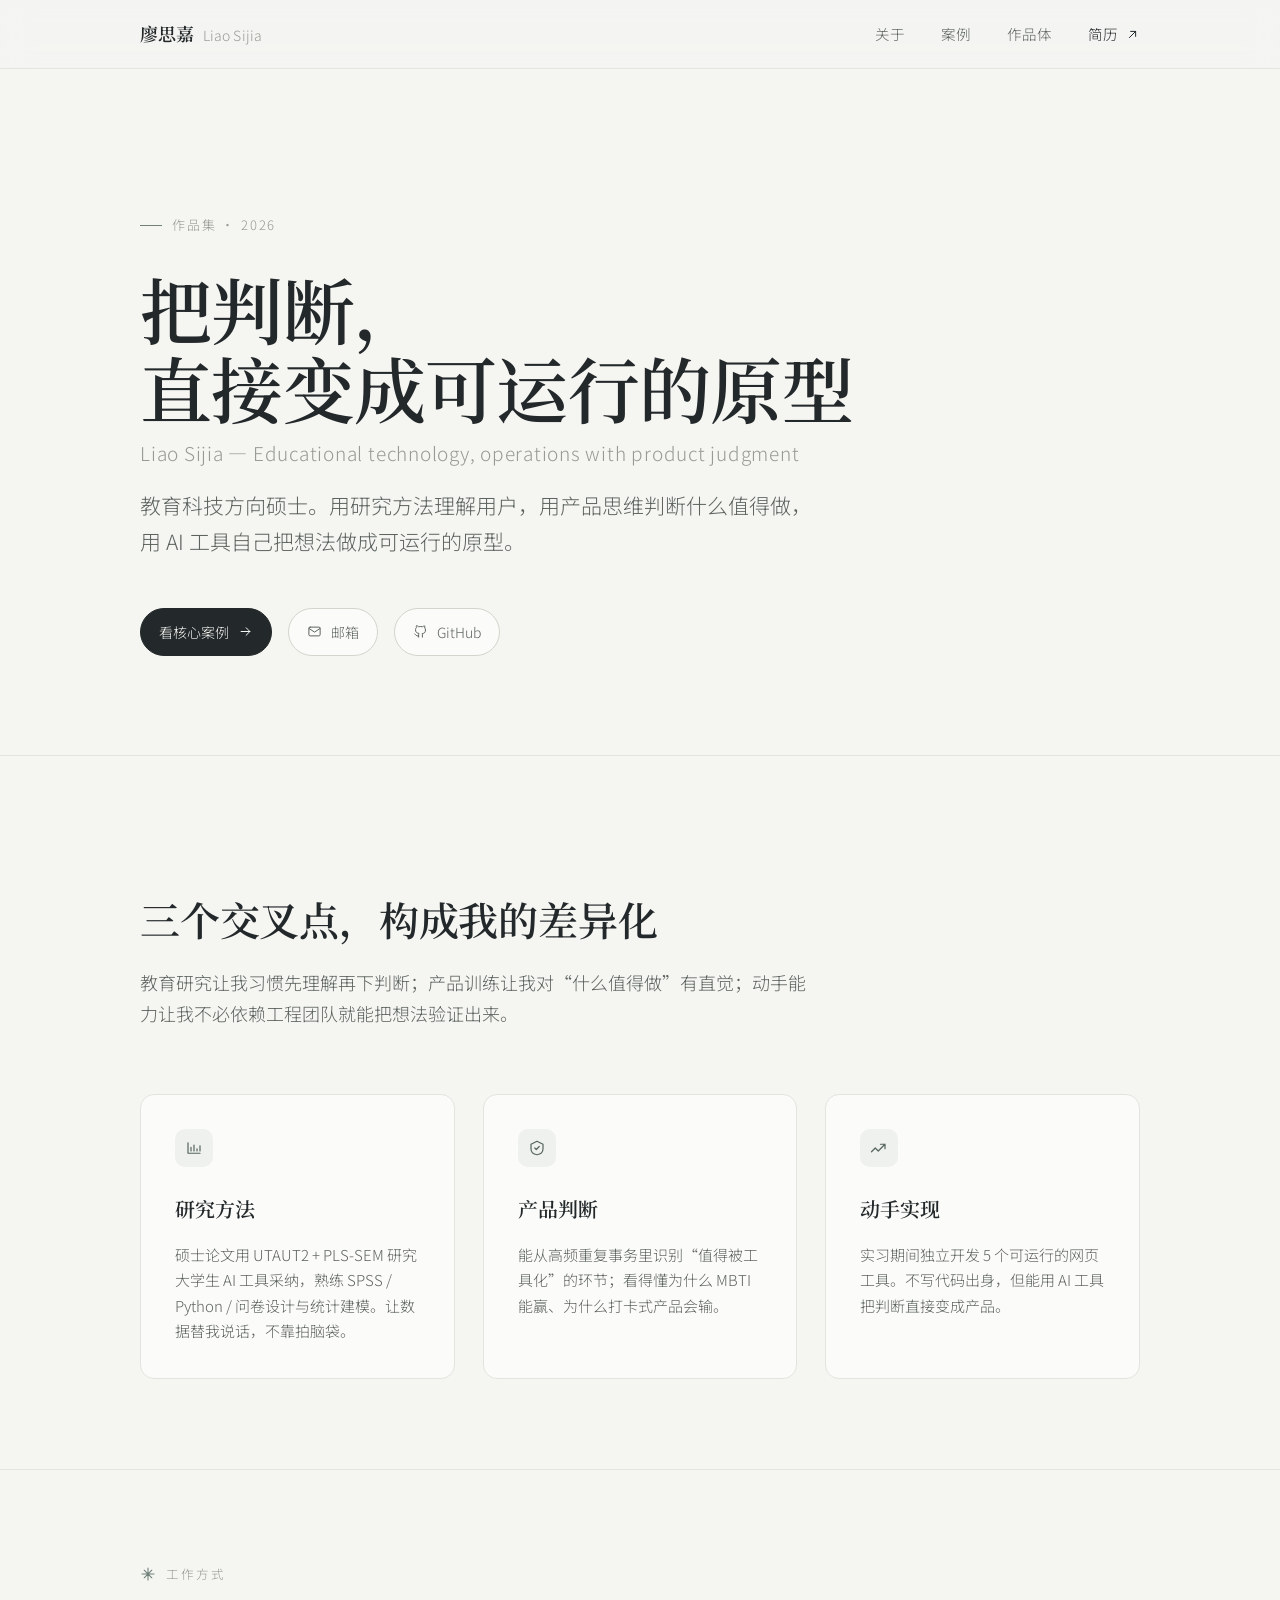
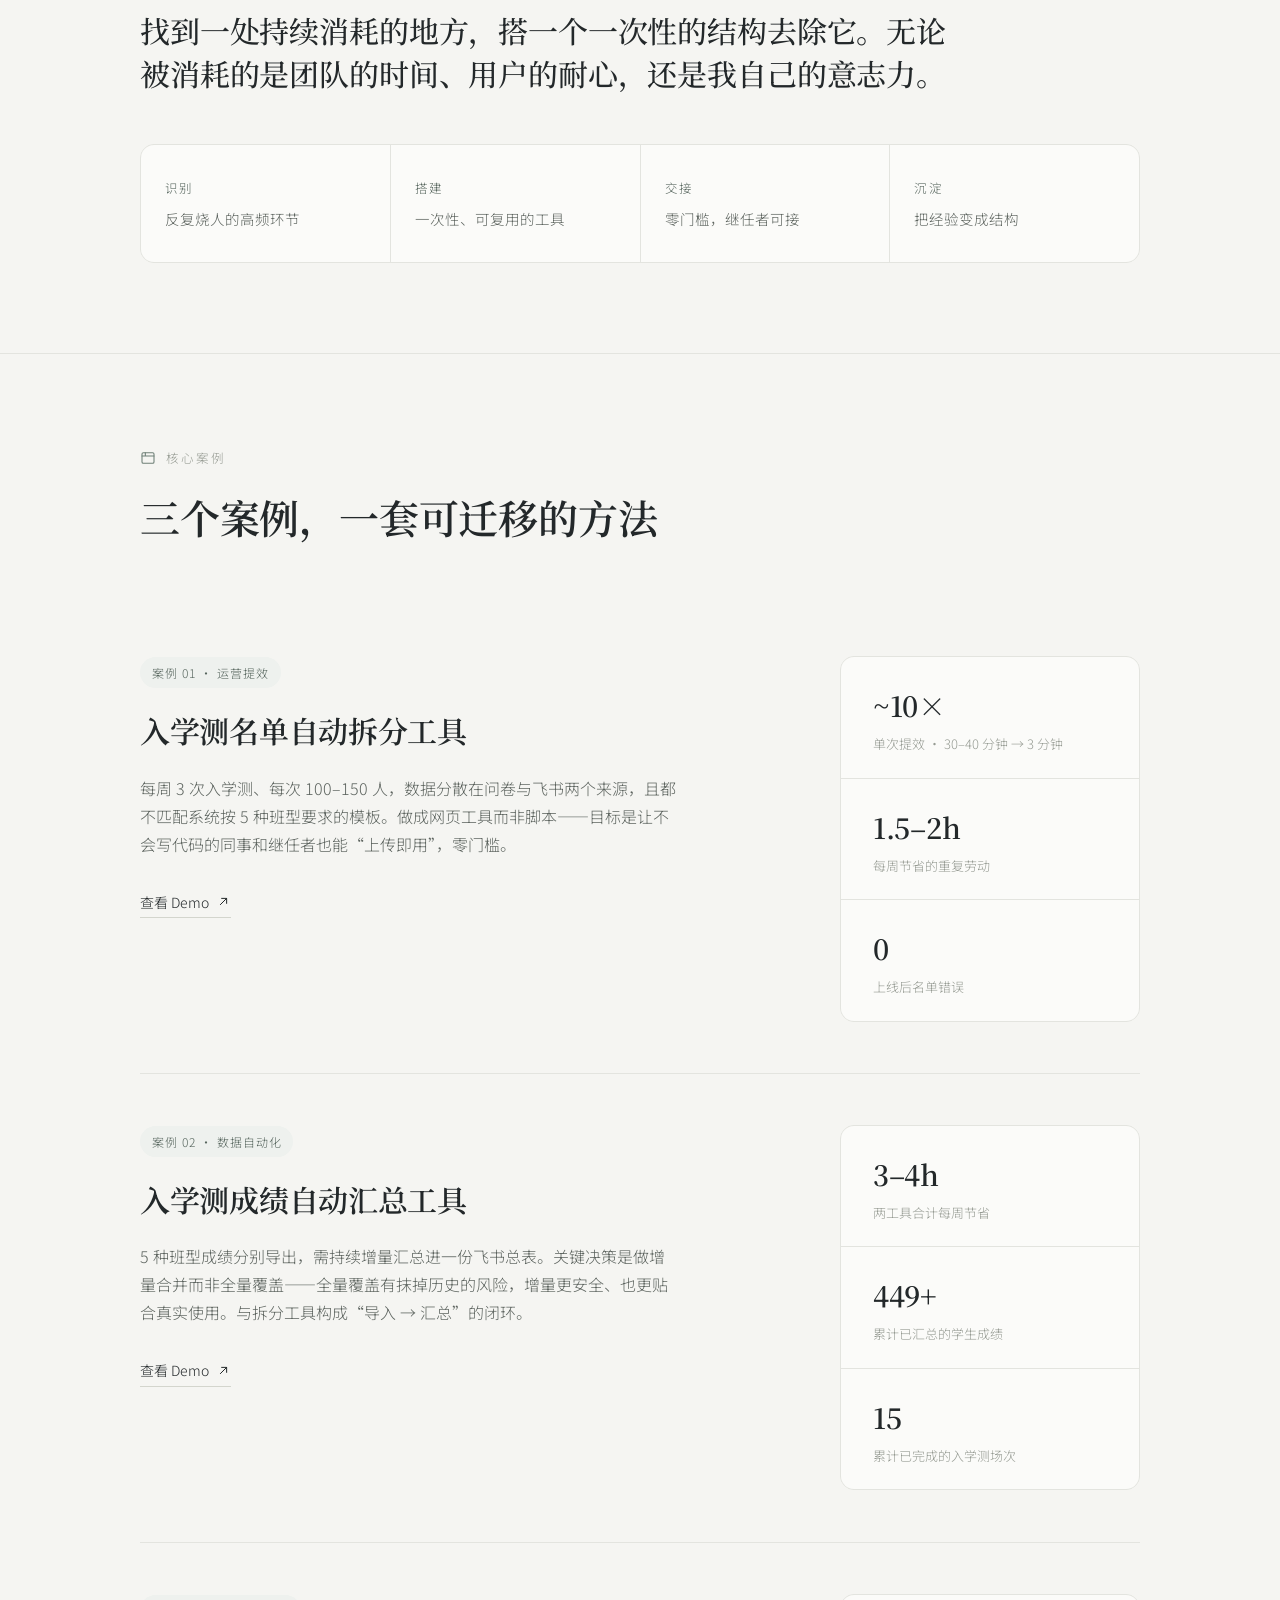
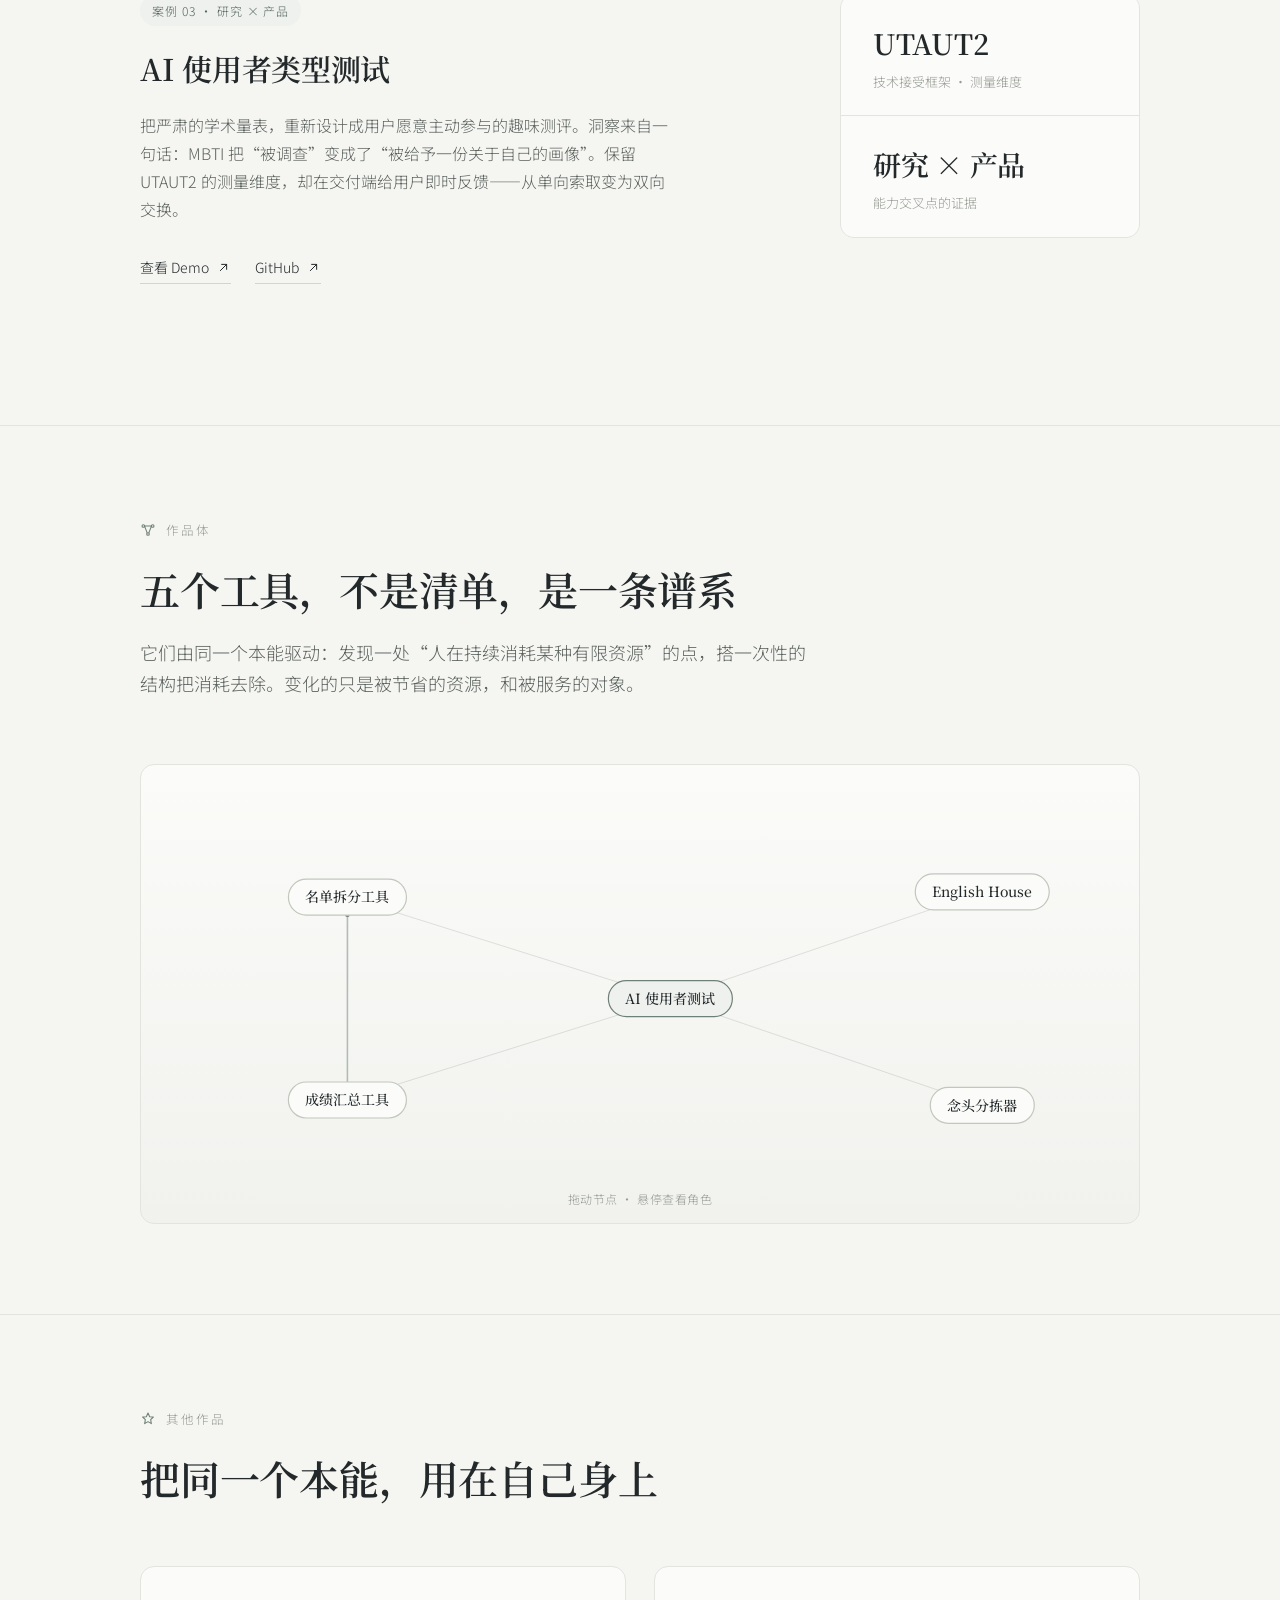
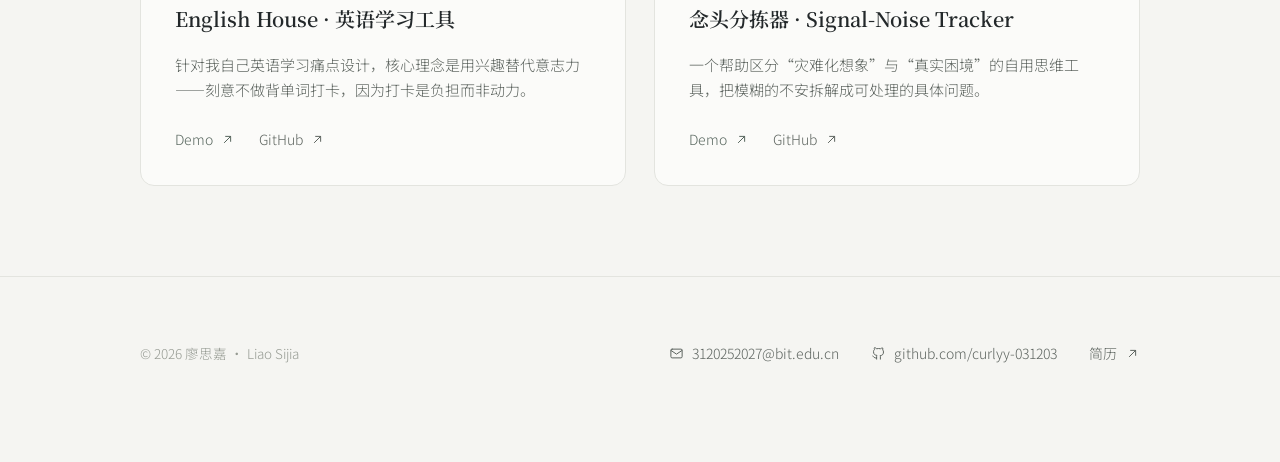
==== commit b8f508ad: "next-min: add an elegant intro curtain A calm full-screen overlay (name + growing hairline + 000→100" ====
--- a/next-min.html
+++ b/next-min.html
@@ -37,6 +37,18 @@
   .icon{width:18px;height:18px;flex:0 0 auto;stroke:currentColor;stroke-width:1.6;fill:none;stroke-linecap:round;stroke-linejoin:round}
   .icon-sm{width:15px;height:15px}
 
+  /* ---------- intro overlay (curtain) ---------- */
+  #intro{display:none}
+  .js #intro{display:flex;position:fixed;inset:0;z-index:9999;background:var(--bg);flex-direction:column;align-items:center;justify-content:center;gap:22px;will-change:transform;transition:transform .95s cubic-bezier(.76,0,.24,1)}
+  #intro.lift{transform:translateY(-100%)}
+  .intro-name{font-family:var(--serif);font-weight:600;font-size:clamp(34px,6vw,54px);color:var(--ink);letter-spacing:.04em;opacity:0;transform:translateY(12px);transition:opacity .8s var(--ease),transform .8s var(--ease)}
+  .intro-name.show{opacity:1;transform:none}
+  .intro-line{width:0;height:1px;background:var(--accent);transition:width 1.15s var(--ease),opacity .4s var(--ease)}
+  .intro-line.grow{width:min(220px,42vw)}
+  .intro-count{position:absolute;bottom:30px;right:clamp(22px,5vw,40px);font-size:12px;letter-spacing:.14em;color:var(--ink-faint);transition:opacity .4s var(--ease)}
+  html.intro-lock{overflow:hidden}
+  @media(prefers-reduced-motion:reduce){.js #intro{display:none}}
+
   /* ---------- nav ---------- */
   nav{position:sticky;top:0;z-index:50;background:rgba(245,245,242,.82);backdrop-filter:blur(14px);-webkit-backdrop-filter:blur(14px);border-bottom:1px solid var(--line)}
   nav .wrap{display:flex;align-items:center;justify-content:space-between;height:68px}
@@ -141,6 +153,12 @@
 <body>
 <script>document.documentElement.classList.add('js')</script>
 
+<div id="intro" aria-hidden="true">
+  <div class="intro-name">廖思嘉</div>
+  <div class="intro-line"></div>
+  <div class="intro-count">000</div>
+</div>
+
 <nav><div class="wrap">
   <a href="#top" class="brand">廖思嘉<span class="en">Liao Sijia</span></a>
   <div class="nav-links">
@@ -324,6 +342,21 @@
 
 <script>
 var REDUCE_M=matchMedia('(prefers-reduced-motion: reduce)').matches;
+
+/* intro curtain — plays once, then lifts to reveal the site */
+(function(){
+  var intro=document.getElementById('intro');if(!intro)return;
+  if(REDUCE_M){intro.remove();return;}
+  document.documentElement.classList.add('intro-lock');
+  var nm=intro.querySelector('.intro-name'),ln=intro.querySelector('.intro-line'),ct=intro.querySelector('.intro-count');
+  requestAnimationFrame(function(){nm.classList.add('show');ln.classList.add('grow');});
+  var n=0,iv=setInterval(function(){n=Math.min(100,n+Math.ceil((100-n)*0.10)+1);ct.textContent=('00'+n).slice(-3);if(n>=100)clearInterval(iv);},26);
+  setTimeout(function(){
+    nm.style.opacity='0';nm.style.transform='translateY(-10px)';ln.style.opacity='0';ct.style.opacity='0';
+    setTimeout(function(){intro.classList.add('lift');document.documentElement.classList.remove('intro-lock');
+      setTimeout(function(){intro.remove();},1000);},440);
+  },1550);
+})();
 
 /* interactive works-graph — 5 tools, spring physics, draggable (calm palette) */
 (function(){
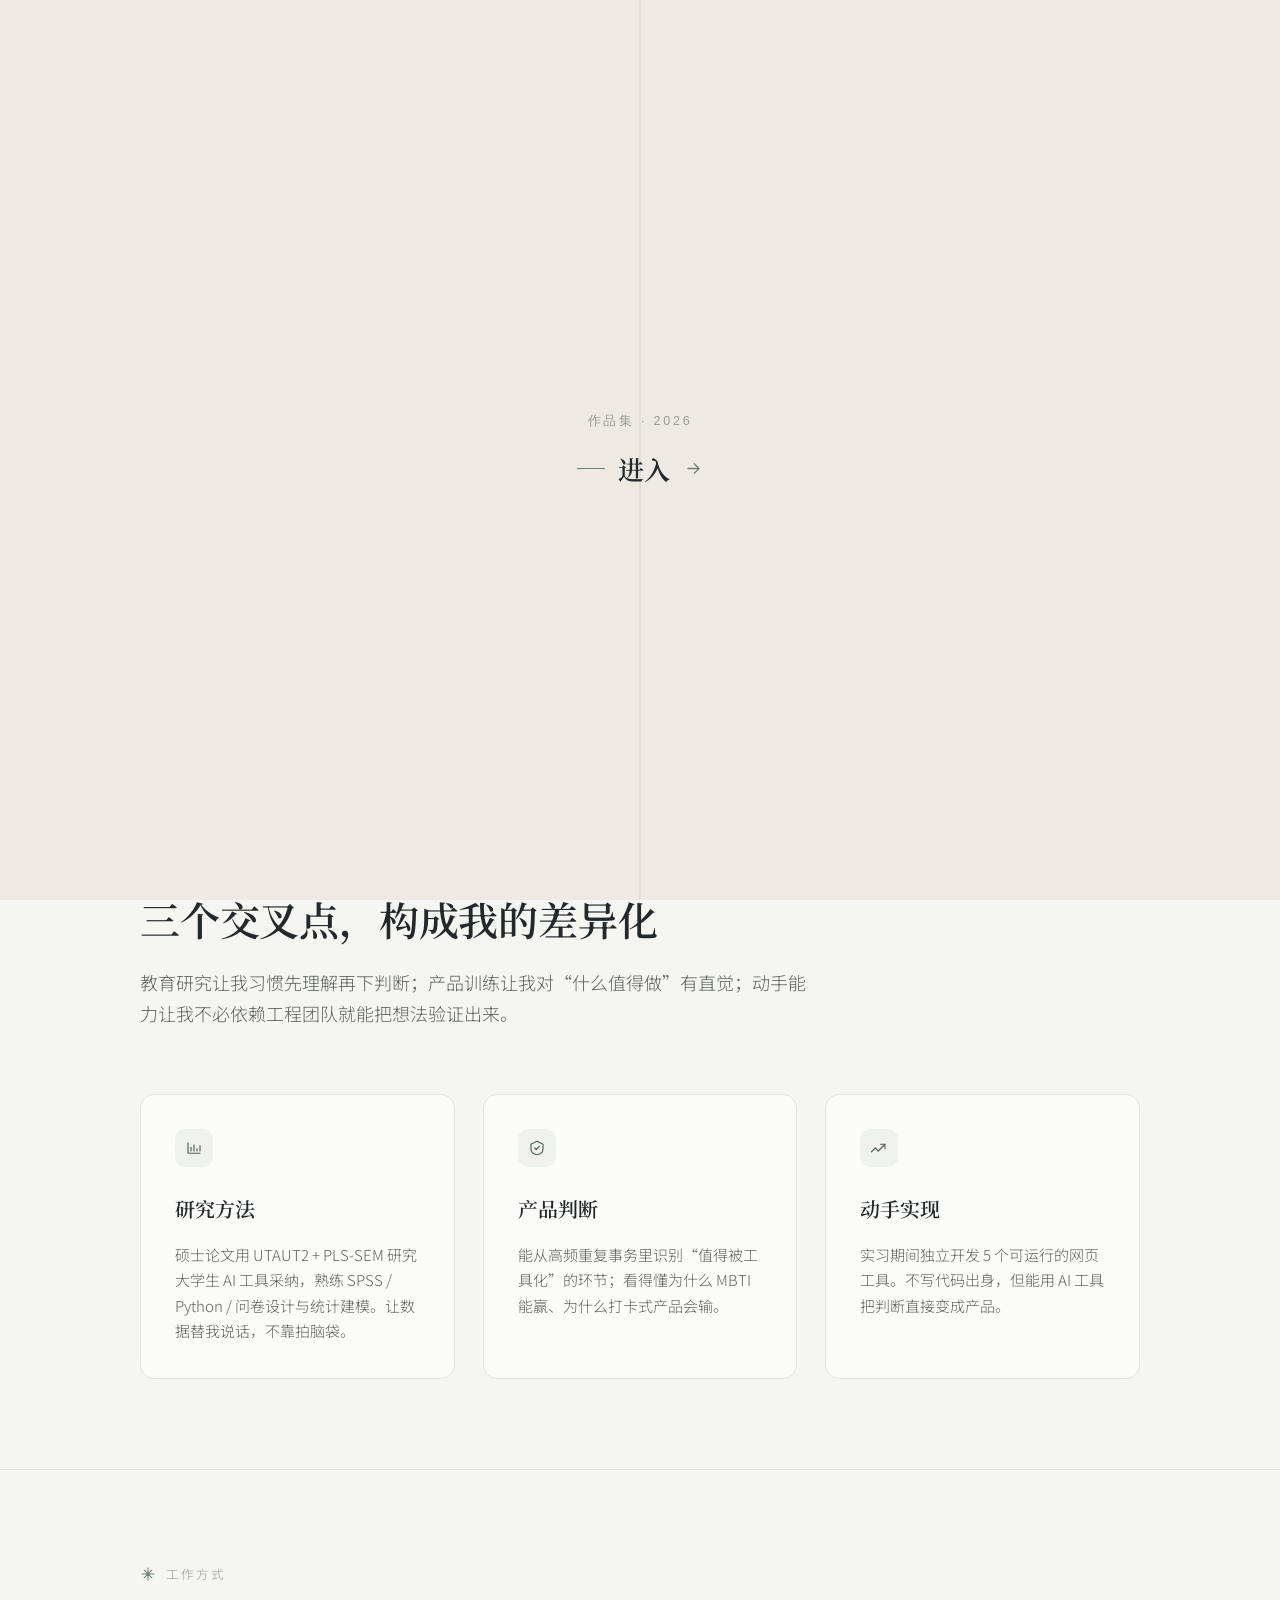
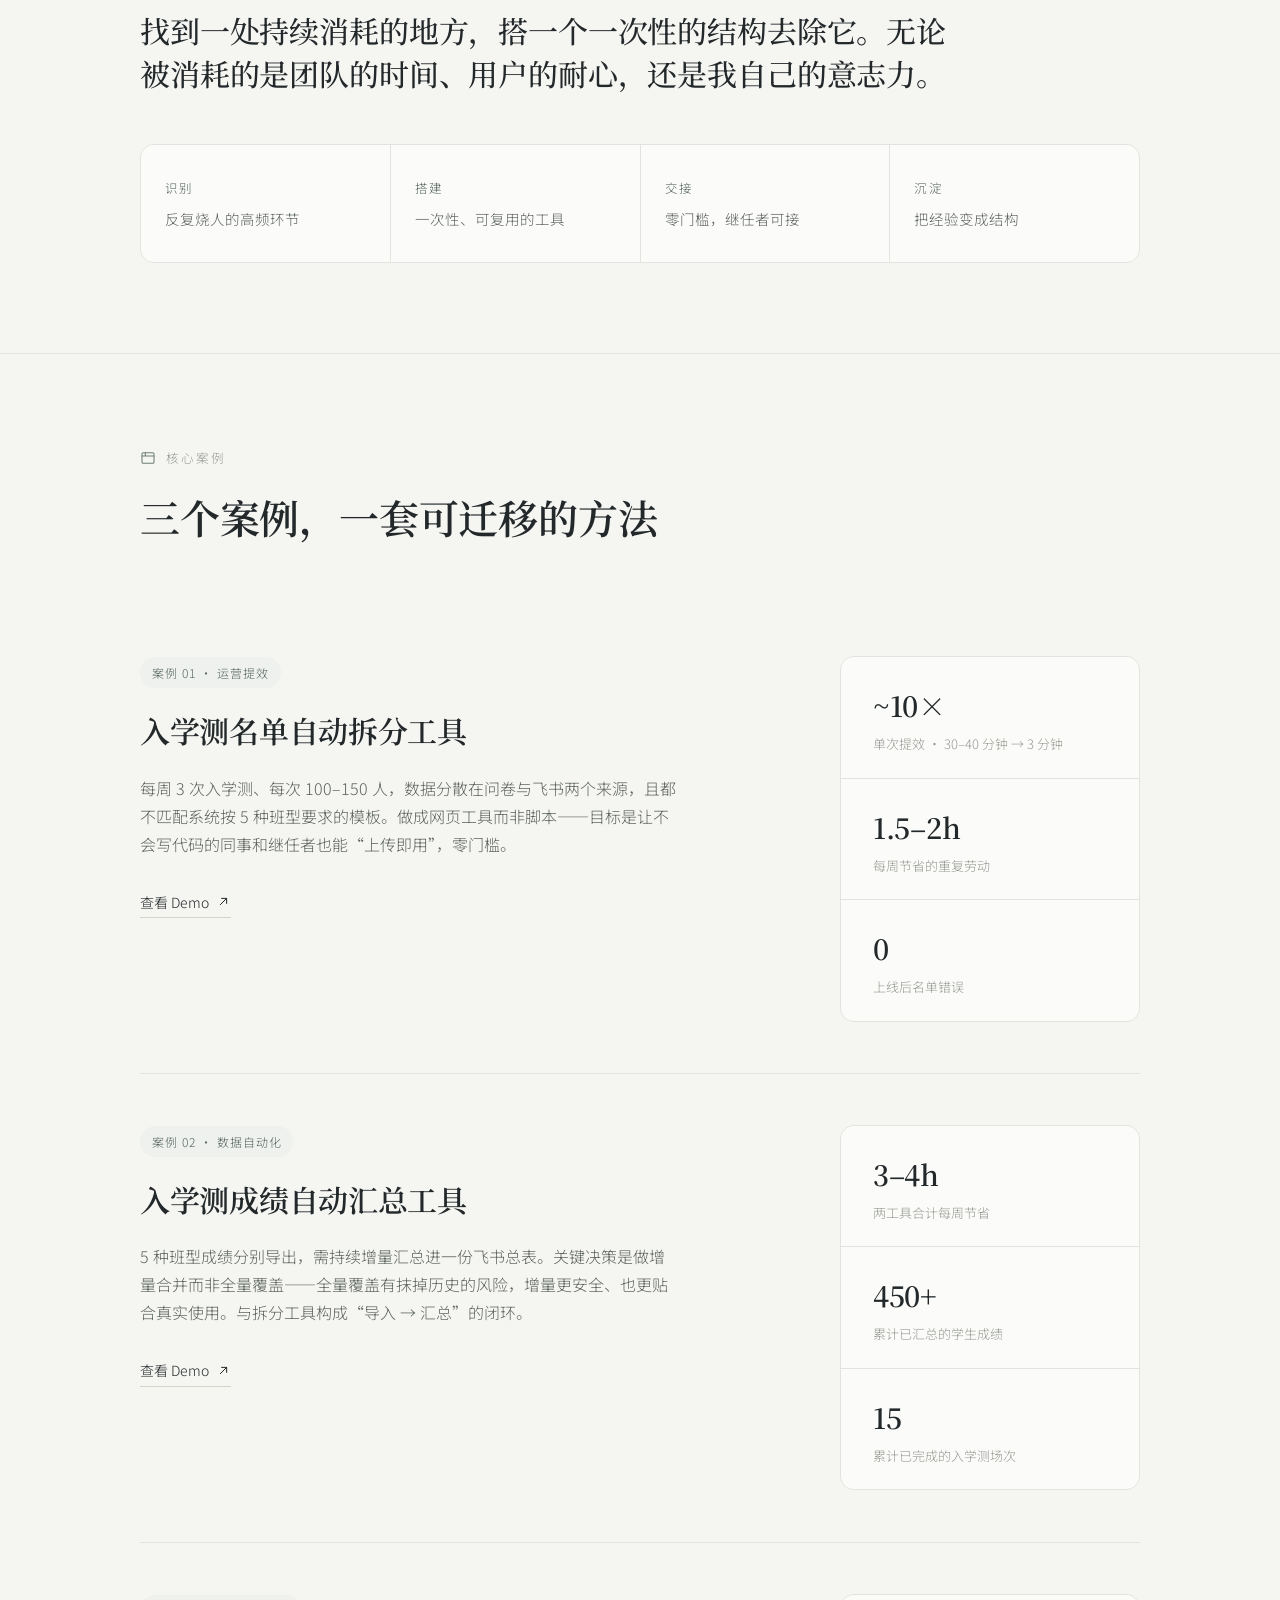
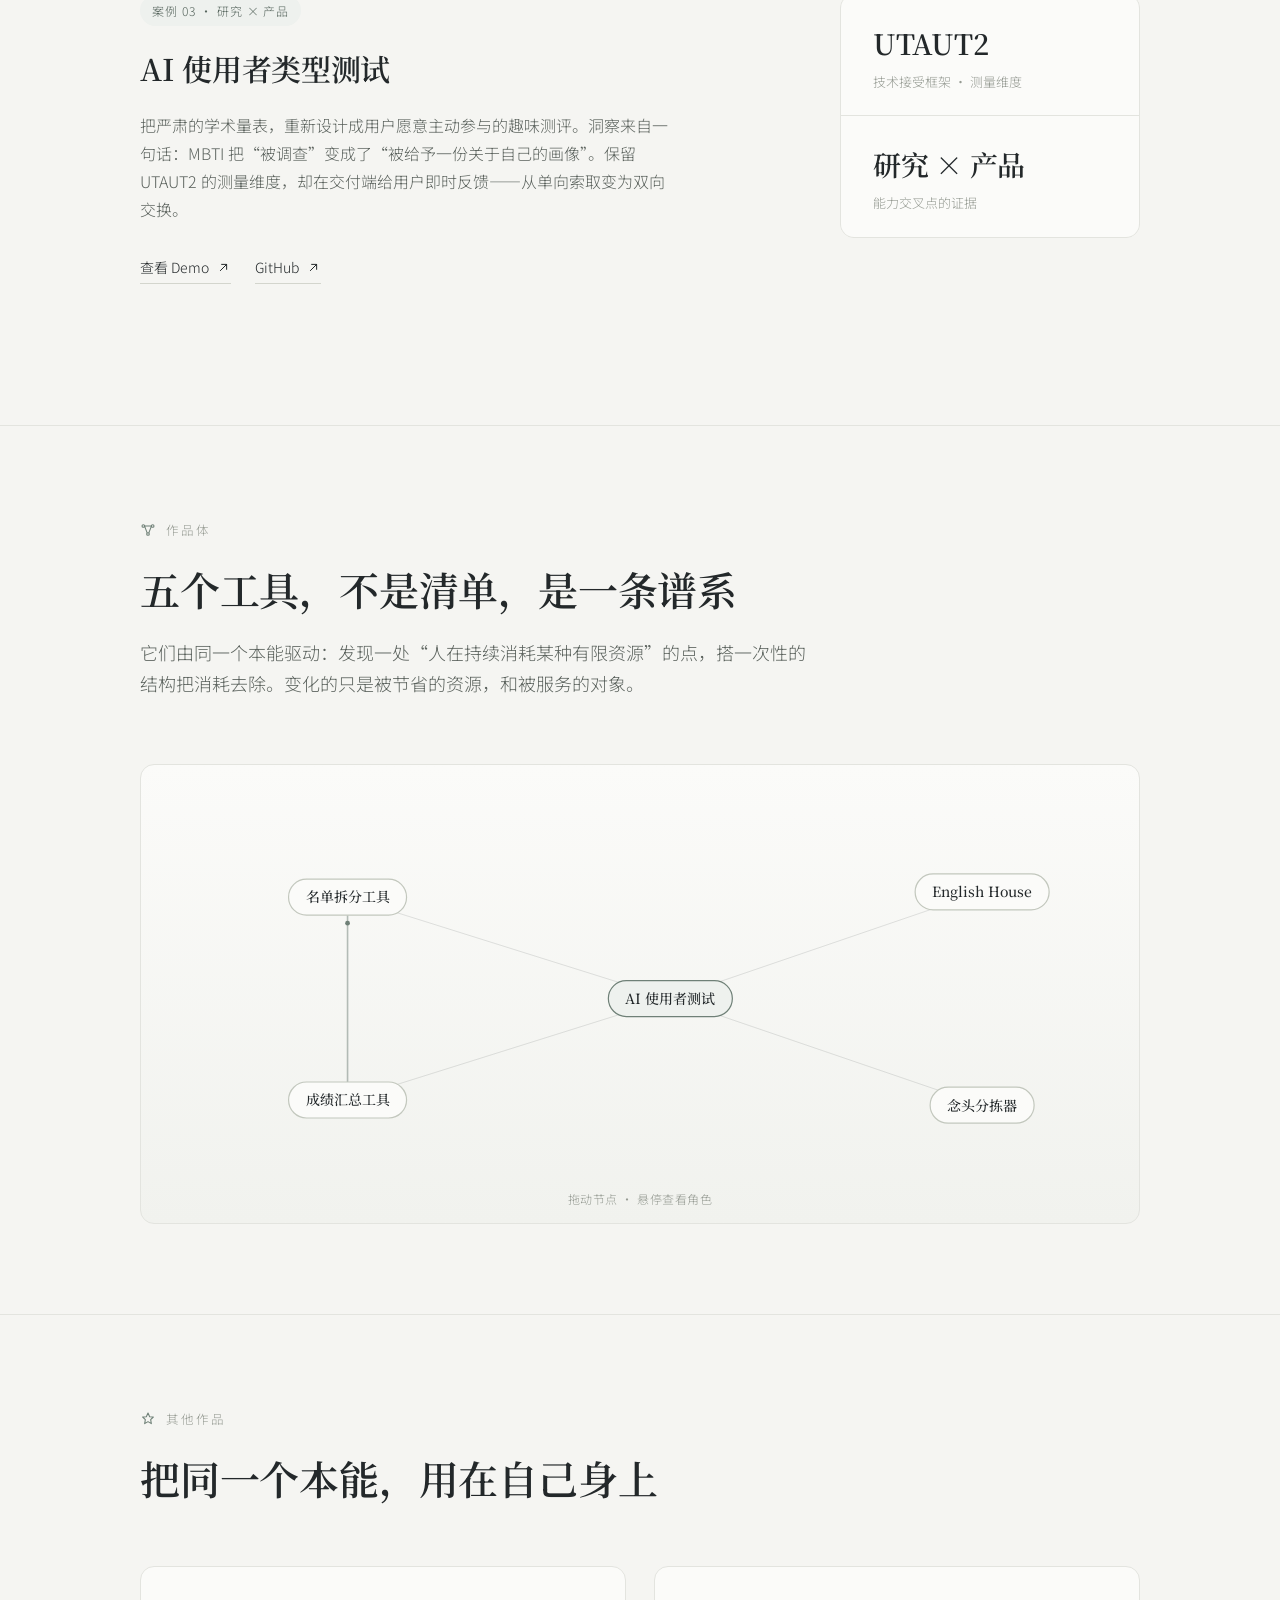
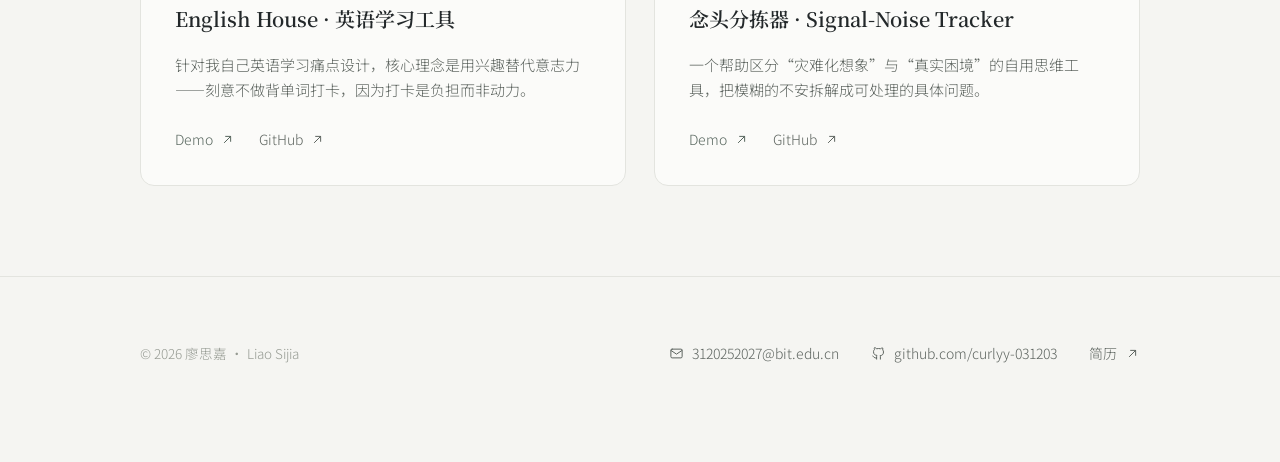
==== commit 20c0e9a4: "next-min: replace auto-preloader with a click-to-open curtain gate Landing shows a calm stone curtai" ====
--- a/next-min.html
+++ b/next-min.html
@@ -37,17 +37,26 @@
   .icon{width:18px;height:18px;flex:0 0 auto;stroke:currentColor;stroke-width:1.6;fill:none;stroke-linecap:round;stroke-linejoin:round}
   .icon-sm{width:15px;height:15px}
 
-  /* ---------- intro overlay (curtain) ---------- */
-  #intro{display:none}
-  .js #intro{display:flex;position:fixed;inset:0;z-index:9999;background:var(--bg);flex-direction:column;align-items:center;justify-content:center;gap:22px;will-change:transform;transition:transform .95s cubic-bezier(.76,0,.24,1)}
-  #intro.lift{transform:translateY(-100%)}
-  .intro-name{font-family:var(--serif);font-weight:600;font-size:clamp(34px,6vw,54px);color:var(--ink);letter-spacing:.04em;opacity:0;transform:translateY(12px);transition:opacity .8s var(--ease),transform .8s var(--ease)}
-  .intro-name.show{opacity:1;transform:none}
-  .intro-line{width:0;height:1px;background:var(--accent);transition:width 1.15s var(--ease),opacity .4s var(--ease)}
-  .intro-line.grow{width:min(220px,42vw)}
-  .intro-count{position:absolute;bottom:30px;right:clamp(22px,5vw,40px);font-size:12px;letter-spacing:.14em;color:var(--ink-faint);transition:opacity .4s var(--ease)}
-  html.intro-lock{overflow:hidden}
-  @media(prefers-reduced-motion:reduce){.js #intro{display:none}}
+  /* ---------- entry gate: a curtain you pull open ---------- */
+  #gate{display:none}
+  .js #gate{display:block;position:fixed;inset:0;z-index:9999}
+  .gate-panel{position:absolute;top:0;bottom:0;width:50.5%;background:#eceae3;will-change:transform;transition:transform 1.05s cubic-bezier(.76,0,.24,1)}
+  .gate-l{left:0}
+  .gate-r{right:0}
+  .gate-seam{position:absolute;top:0;bottom:0;left:50%;width:1px;background:var(--line-strong);transform:translateX(-.5px);transition:opacity .5s var(--ease)}
+  #gate.open .gate-l{transform:translateX(-100%)}
+  #gate.open .gate-r{transform:translateX(100%)}
+  #gate.open .gate-seam{opacity:0}
+  .gate-enter{position:absolute;inset:0;z-index:2;display:flex;flex-direction:column;align-items:center;justify-content:center;gap:20px;background:transparent;border:0;cursor:pointer;color:var(--ink);transition:opacity .45s var(--ease),transform .45s var(--ease)}
+  #gate.open .gate-enter{opacity:0;transform:translateY(-8px);pointer-events:none}
+  .gate-eyebrow{font-size:12.5px;letter-spacing:.22em;text-transform:uppercase;color:var(--ink-faint)}
+  .gate-cta{display:inline-flex;align-items:center;gap:13px;font-family:var(--serif);font-weight:600;font-size:clamp(19px,2.5vw,26px);color:var(--ink);letter-spacing:.02em}
+  .gate-cta .ln{width:28px;height:1px;background:var(--accent);transition:width .45s var(--ease)}
+  .gate-enter:hover .gate-cta .ln{width:56px}
+  .gate-arrow{width:19px;height:19px;stroke:var(--accent);stroke-width:1.6;fill:none;stroke-linecap:round;stroke-linejoin:round;transition:transform .45s var(--ease)}
+  .gate-enter:hover .gate-arrow{transform:translateX(4px)}
+  html.gate-lock{overflow:hidden}
+  @media(prefers-reduced-motion:reduce){.js #gate{display:none}}
 
   /* ---------- nav ---------- */
   nav{position:sticky;top:0;z-index:50;background:rgba(245,245,242,.82);backdrop-filter:blur(14px);-webkit-backdrop-filter:blur(14px);border-bottom:1px solid var(--line)}
@@ -153,10 +162,14 @@
 <body>
 <script>document.documentElement.classList.add('js')</script>
 
-<div id="intro" aria-hidden="true">
-  <div class="intro-name">廖思嘉</div>
-  <div class="intro-line"></div>
-  <div class="intro-count">000</div>
+<div id="gate">
+  <div class="gate-panel gate-l"></div>
+  <div class="gate-panel gate-r"></div>
+  <div class="gate-seam"></div>
+  <button class="gate-enter" type="button" aria-label="进入作品集">
+    <span class="gate-eyebrow">作品集 · 2026</span>
+    <span class="gate-cta"><span class="ln"></span>进入<svg class="gate-arrow" viewBox="0 0 24 24"><path d="M5 12h14M13 6l6 6-6 6"/></svg></span>
+  </button>
 </div>
 
 <nav><div class="wrap">
@@ -343,19 +356,17 @@
 <script>
 var REDUCE_M=matchMedia('(prefers-reduced-motion: reduce)').matches;
 
-/* intro curtain — plays once, then lifts to reveal the site */
+/* entry gate — click to pull the curtain open, revealing the site */
 (function(){
-  var intro=document.getElementById('intro');if(!intro)return;
-  if(REDUCE_M){intro.remove();return;}
-  document.documentElement.classList.add('intro-lock');
-  var nm=intro.querySelector('.intro-name'),ln=intro.querySelector('.intro-line'),ct=intro.querySelector('.intro-count');
-  requestAnimationFrame(function(){nm.classList.add('show');ln.classList.add('grow');});
-  var n=0,iv=setInterval(function(){n=Math.min(100,n+Math.ceil((100-n)*0.10)+1);ct.textContent=('00'+n).slice(-3);if(n>=100)clearInterval(iv);},26);
-  setTimeout(function(){
-    nm.style.opacity='0';nm.style.transform='translateY(-10px)';ln.style.opacity='0';ct.style.opacity='0';
-    setTimeout(function(){intro.classList.add('lift');document.documentElement.classList.remove('intro-lock');
-      setTimeout(function(){intro.remove();},1000);},440);
-  },1550);
+  var gate=document.getElementById('gate');if(!gate)return;
+  if(REDUCE_M){gate.remove();return;}
+  document.documentElement.classList.add('gate-lock');
+  var opened=false;
+  function open(){if(opened)return;opened=true;gate.classList.add('open');
+    document.documentElement.classList.remove('gate-lock');
+    setTimeout(function(){gate.remove();},1150);}
+  gate.addEventListener('click',open);
+  document.addEventListener('keydown',function(e){if(!opened&&(e.key==='Enter'||e.key===' ')){e.preventDefault();open();}});
 })();
 
 /* interactive works-graph — 5 tools, spring physics, draggable (calm palette) */
